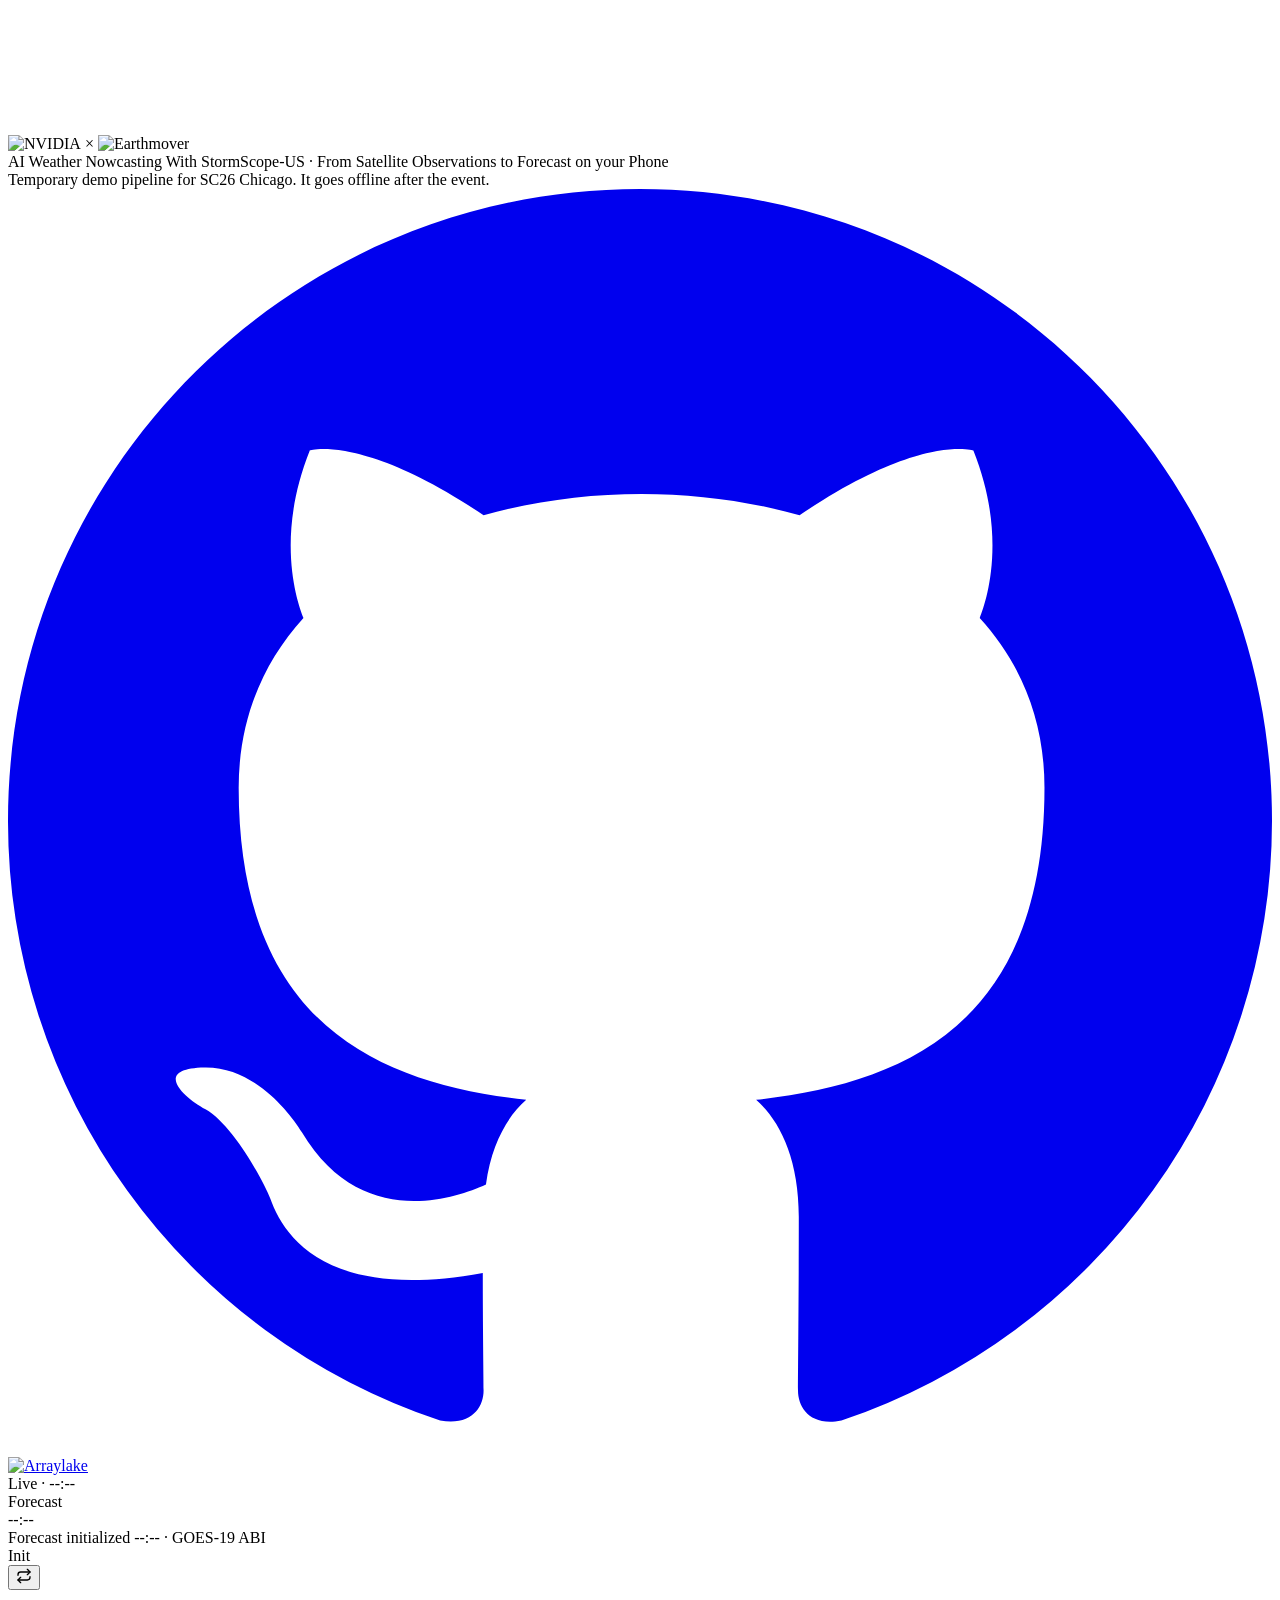
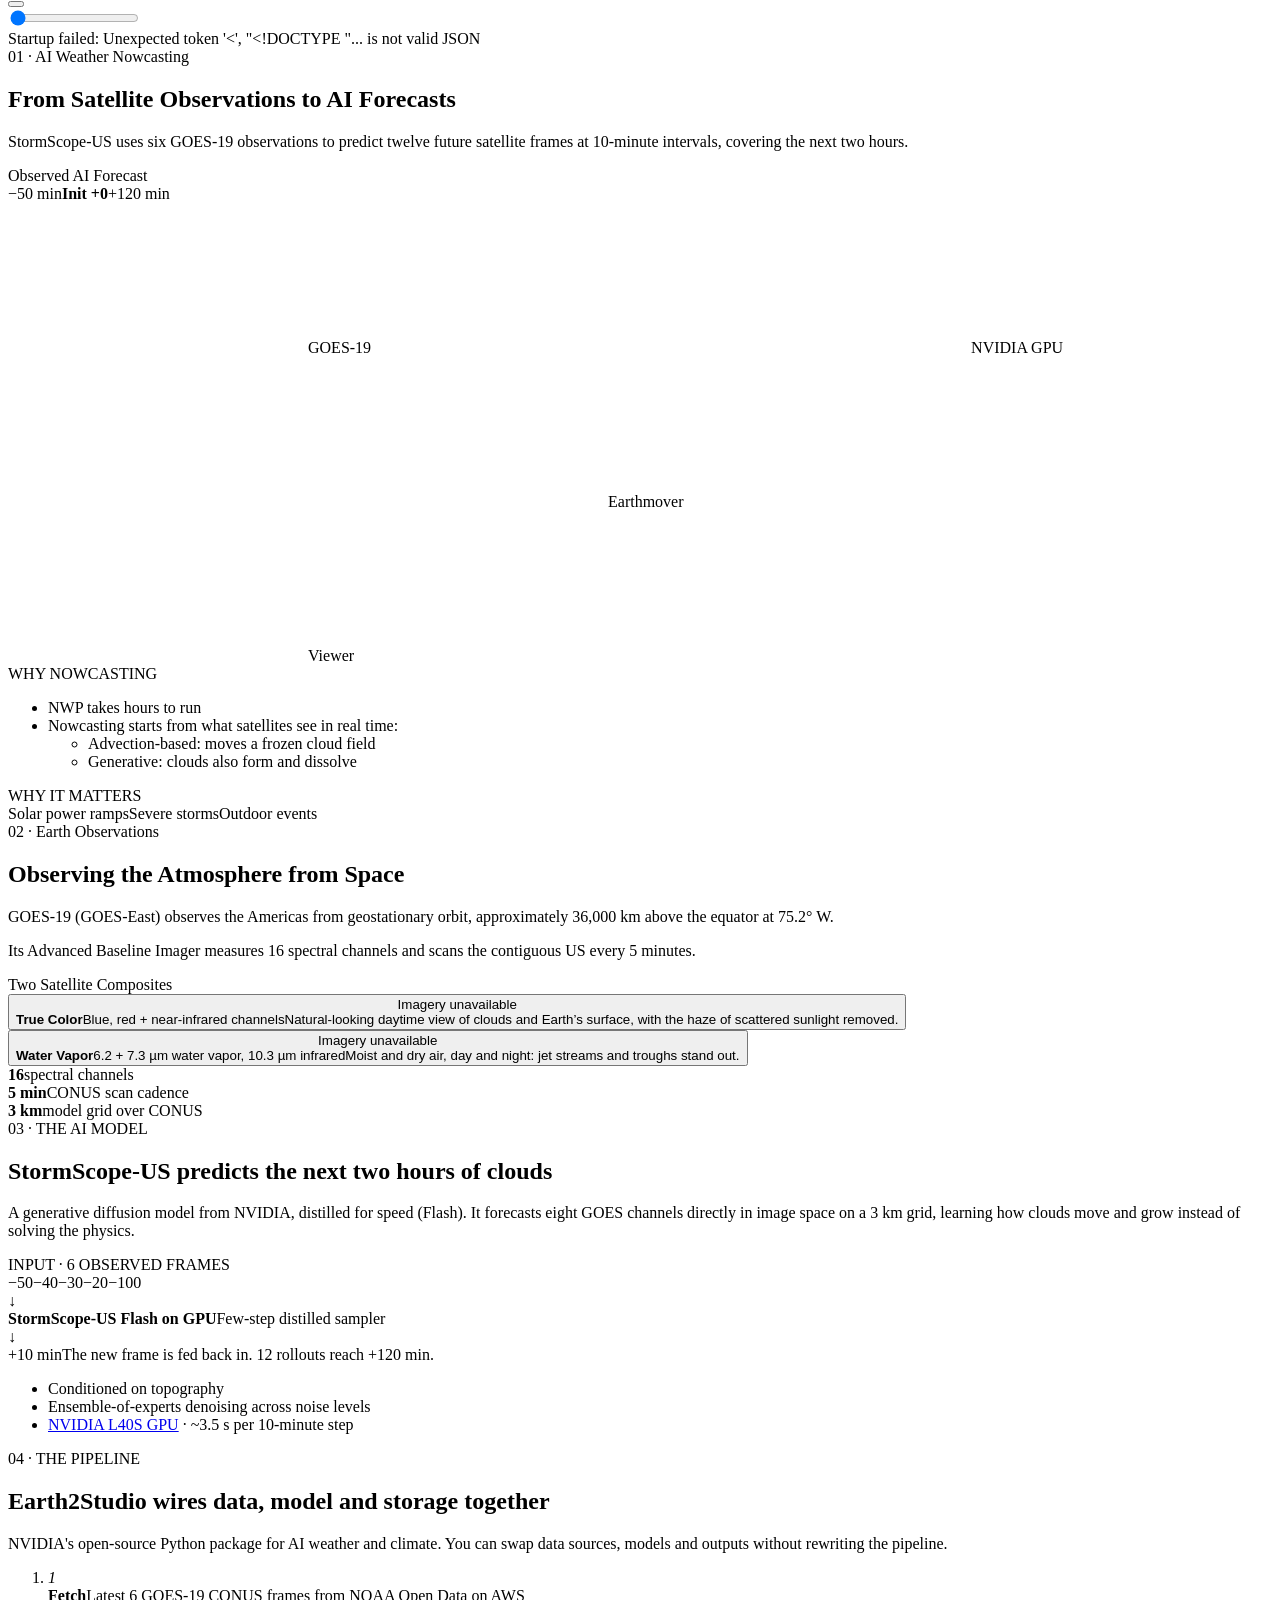
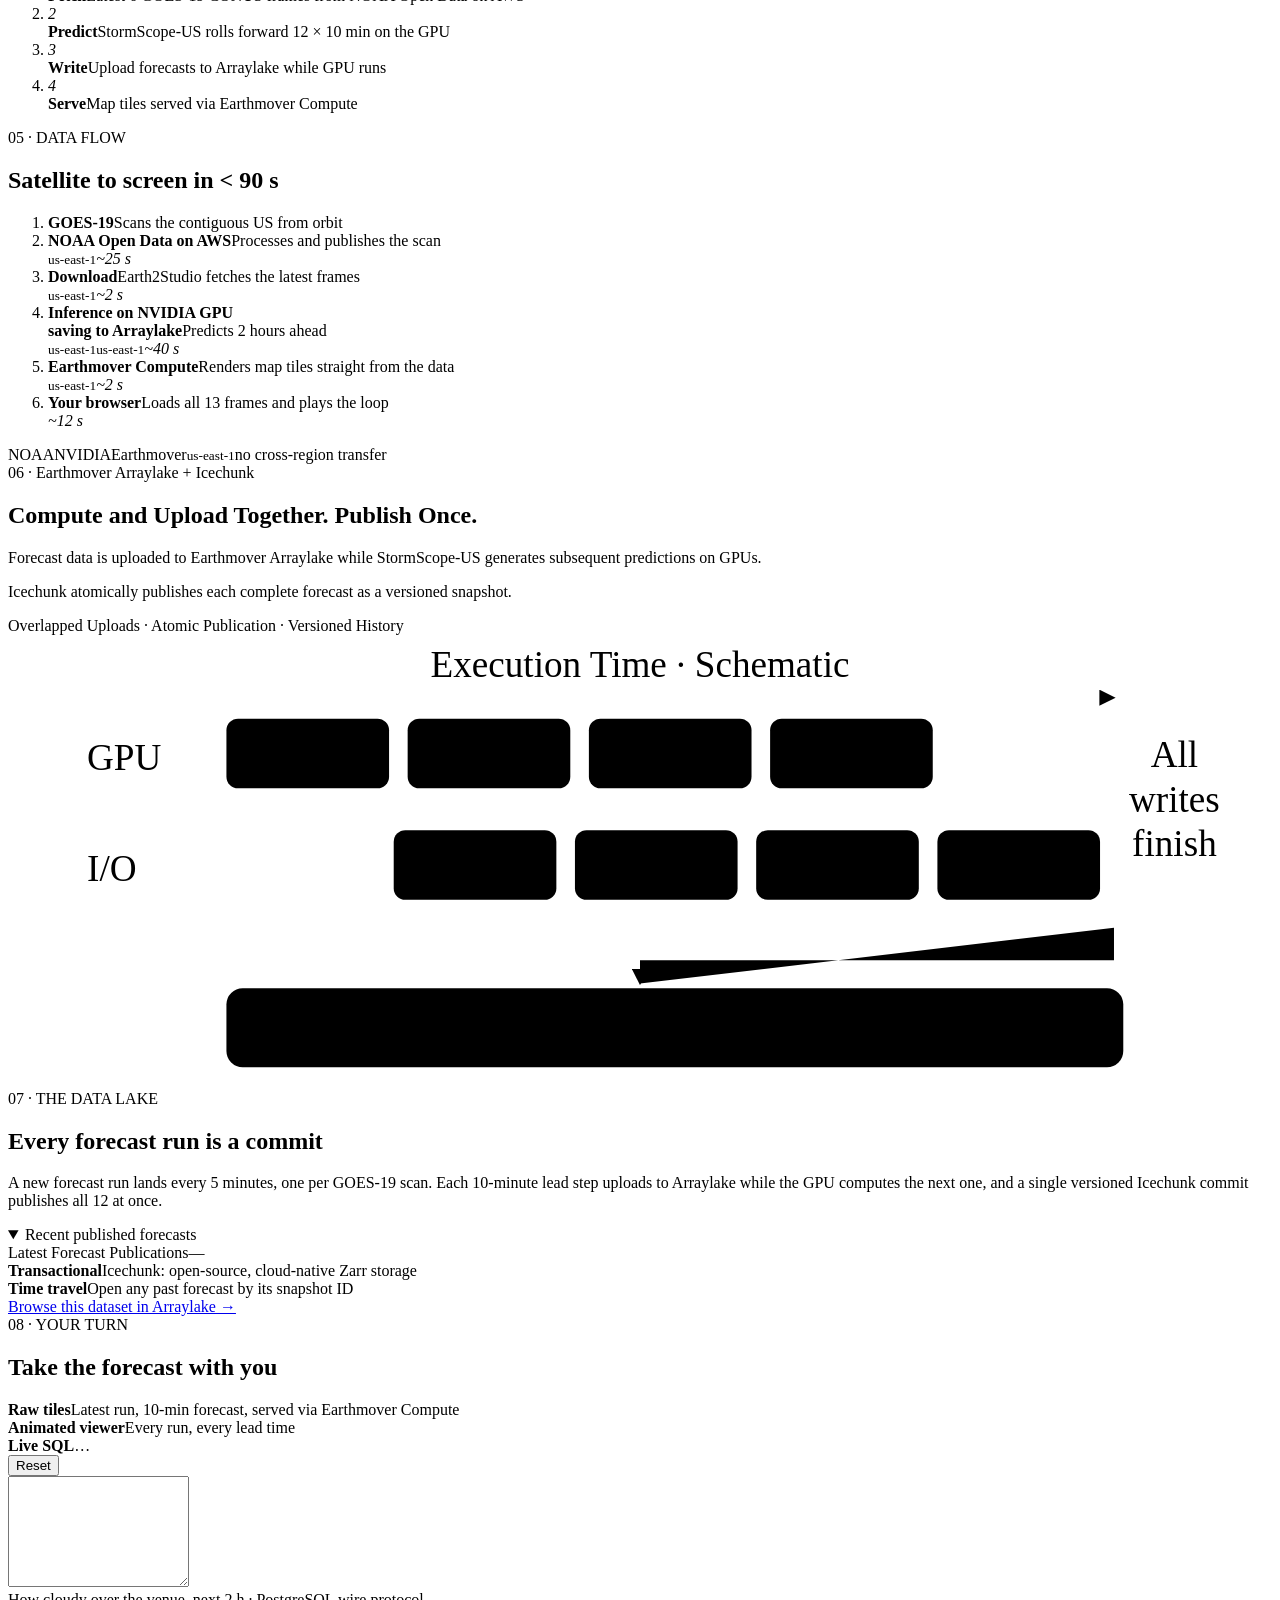
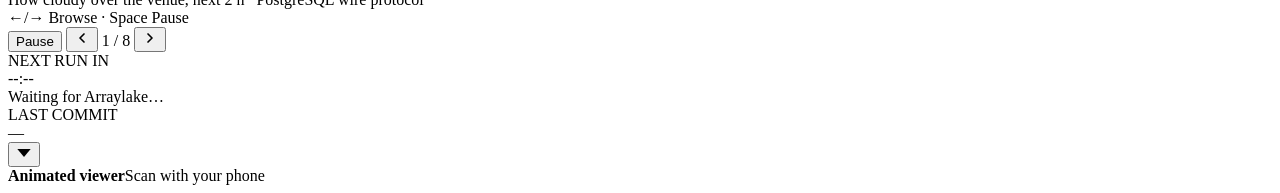
==== presentation/web/index.html @ c6774b21 "GitHub links and README title: repo renamed to earthmover-support/nvidia-earthmover-stormscope-us" ====
<!doctype html>
<html lang="en">
<head>
<meta charset="utf-8">
<meta name="viewport" content="width=device-width, initial-scale=1">
<title>StormScope-US SC26 Chicago dashboard</title>
<link rel="icon" type="image/svg+xml" href="favicon.svg">
<link rel="preload" as="font" type="font/ttf" crossorigin href="fonts/NVIDIASans_Rg.ttf">
<link rel="preload" as="font" type="font/ttf" crossorigin href="fonts/NVIDIASans_Md.ttf">
<link rel="preload" as="font" type="font/ttf" crossorigin href="fonts/NVIDIASans_Bd.ttf">
<link rel="stylesheet" href="/vendor/maplibre/maplibre-gl.css">
<link rel="stylesheet" href="app.css">
<!-- MapLibre 6 ships ES modules only; app.js (also a module, so it runs after this) uses the global. -->
<script type="module">import * as maplibregl from "/vendor/maplibre/maplibre-gl.mjs"; window.maplibregl = maplibregl;</script>
<script src="/vendor/qrcode/qrcode.js"></script>
</head>
<body>
<div class="app">

  <header class="top">
    <div class="logos">
      <img src="img/nvidia.svg" alt="NVIDIA" class="nv-logo">
      <span class="x">×</span>
      <img src="img/earthmover.svg" alt="Earthmover" class="em-logo">
    </div>
    <div class="headline">AI Weather Nowcasting With StormScope-US · From Satellite Observations to Forecast on your Phone
      <div class="demo-note">Temporary demo pipeline for <span id="demoEvent">SC26 Chicago</span>. It goes offline after the event.<a id="blogLink" hidden target="_blank" rel="noopener"> Read the blog post</a></div>
    </div>
    <div class="right">
    <div class="links">
      <a href="https://github.com/earthmover-support/nvidia-earthmover-stormscope-us" title="Code on GitHub" target="_blank" rel="noopener">
        <svg viewBox="0 0 16 16" fill="currentColor" aria-label="GitHub">
          <path d="M8 0c4.42 0 8 3.58 8 8a8.013 8.013 0 0 1-5.45 7.59c-.4.08-.55-.17-.55-.38 0-.27.01-1.13.01-2.2 0-.75-.25-1.23-.54-1.48 1.78-.2 3.65-.88 3.65-3.95 0-.88-.31-1.59-.82-2.15.08-.2.36-1.02-.08-2.12 0 0-.67-.22-2.2.82-.64-.18-1.32-.27-2-.27-.68 0-1.36.09-2 .27-1.53-1.03-2.2-.82-2.2-.82-.44 1.1-.16 1.92-.08 2.12-.51.56-.82 1.28-.82 2.15 0 3.06 1.86 3.75 3.64 3.95-.23.2-.44.55-.51 1.07-.46.21-1.61.55-2.33-.66-.15-.24-.6-.83-1.23-.82-.67.01-.27.38.01.53.34.19.73.9.82 1.13.16.45.68 1.31 2.69.94 0 .67.01 1.3.01 1.49 0 .21-.15.45-.55.38A7.995 7.995 0 0 1 0 8c0-4.42 3.58-8 8-8Z"/></svg>
      </a>
      <a href="https://app.earthmover.io/nvidia/nvidia-earthmover-stormscope-us" title="Dataset on Arraylake" target="_blank" rel="noopener">
        <img src="img/arraylake.svg" alt="Arraylake">
      </a>
    </div>
    <div class="live" id="live"><span class="dot"></span><span id="clock">Live · --:--</span></div>
    </div>
  </header>

  <main class="main">

    <!-- ============ globe ============ -->
    <section class="viz">
      <div id="globe"></div>

      <div class="viz-top">
        <div class="init-block">
          <div class="eyebrow" id="validEyebrow">Forecast</div>
          <div class="init-title" id="validTitle">--:--</div>
          <div class="valid">Forecast initialized <span id="initTitle">--:--</span> · GOES-19 ABI</div>
        </div>
        <div class="seg" id="varToggle" role="group" aria-label="Variable"></div>
      </div>


      <div class="viz-bottom">
        <div class="init-row">
          <span class="eyebrow">Init</span>
          <div class="inits" id="inits"></div>
          <button type="button" class="loop" id="loopLabel" aria-pressed="true" title="Loop / play once">
            <svg width="16" height="16" viewBox="0 0 24 24" fill="none" stroke="currentColor" stroke-width="2" stroke-linecap="round" stroke-linejoin="round" aria-hidden="true">
          <path d="M17 2l4 4-4 4"/>
          <path d="M3 11v-1a4 4 0 0 1 4-4h14"/>
          <path d="M7 22l-4-4 4-4"/>
          <path d="M21 13v1a4 4 0 0 1-4 4H3"/></svg>
            <span></span>
          </button>
          <div class="playback">
            <button type="button" class="play" id="playBtn" aria-label="Pause"></button>
            <div class="seg" id="speedToggle" role="group" aria-label="Playback speed"></div>
          </div>
        </div>
        <div class="scrub">
          <input type="range" id="scrub" min="0" max="12" step="1" value="0" aria-label="Lead time">
          <div class="ticks" id="ticks"></div>
        </div>
      </div>

      
      <div class="notice" id="notice" hidden></div>
    </section>

    <!-- ============ rotating panels ============ -->
    <section class="panels" id="panels">

      <article class="panel nv" data-panel="definition">
        <div class="kicker"><span>01 · AI Weather Nowcasting</span></div>
        <h2>From Satellite Observations to AI Forecasts</h2>
        
        <p>StormScope-US uses six GOES-19 observations to predict twelve future satellite frames at 10-minute intervals, covering the next two hours.</p>
        <div class="observation-timeline" role="img" aria-label="Six recent observations lead to initialization at +0, followed by twelve predicted frames through +120 minutes. The timeline is relative to initialization, not the current clock.">
          <div class="timeline-head"><span> Observed</span><span> AI Forecast</span></div>
          <div class="timeline-track"><div class="observed-track"></div><div class="predicted-track"></div></div>
          <div class="timeline-times"><span>−50 min</span><b>Init +0</b><span>+120 min</span></div>
        </div>
        <div class="architecture-ribbon" role="img" aria-label="GOES-19 observations pass through NVIDIA GPU and Earthmover to the viewer">
          <span><svg class="fa-symbol" aria-hidden="true" focusable="false"><use href="img/fontawesome.svg#satellite"/></svg>GOES-19</span><svg class="fa-symbol" aria-hidden="true" focusable="false"><use href="img/fontawesome.svg#arrow"/></svg><span><svg class="fa-symbol" aria-hidden="true" focusable="false"><use href="img/fontawesome.svg#chip"/></svg>NVIDIA GPU</span><svg class="fa-symbol" aria-hidden="true" focusable="false"><use href="img/fontawesome.svg#arrow"/></svg><span><svg class="fa-symbol" aria-hidden="true" focusable="false"><use href="img/fontawesome.svg#database"/></svg>Earthmover</span><svg class="fa-symbol" aria-hidden="true" focusable="false"><use href="img/fontawesome.svg#arrow"/></svg><span><svg class="fa-symbol" aria-hidden="true" focusable="false"><use href="img/fontawesome.svg#viewer"/></svg>Viewer</span>
        </div>
        <div class="label">WHY NOWCASTING</div>
        <ul class="facts">
          <li>NWP takes hours to run</li>
          <li>Nowcasting starts from what satellites see in real time:
            <ul>
              <li>Advection-based: moves a frozen cloud field</li>
              <li>Generative: clouds also form and dissolve</li>
            </ul>
          </li>
        </ul>
        <div class="label">WHY IT MATTERS</div>
        <div class="chips">
          <span>Solar power ramps</span><span>Severe storms</span><span>Outdoor events</span>
        </div>
      </article>

      <article class="panel nv" data-panel="goes">
        <div class="kicker"><span>02 · Earth Observations</span></div>
        <h2>Observing the Atmosphere from Space</h2>
        <p>GOES-19 (GOES-East) observes the Americas from geostationary orbit, approximately 36,000 km above the equator at 75.2°&nbsp;W.</p>
        <p>Its Advanced Baseline Imager measures 16 spectral channels and scans the contiguous US every 5 minutes.</p>
        <div class="label">Two Satellite Composites</div>
        <div class="two variable-comparison" aria-label="Satellite composite options">
          <button type="button" class="card composite-card" data-var="true_color" aria-pressed="true"><div class="composite-image"><img data-composite="true_color" alt="True Color composite at forecast initialization" hidden><span>Imagery unavailable</span></div><b>True Color</b><span class="variable-definition"><span class="variable-composition">Blue, red + near-infrared channels</span><span class="variable-explanation">Natural-looking daytime view of clouds and Earth’s surface, with the haze of scattered sunlight removed.</span></span></button>
          <button type="button" class="card composite-card" data-var="water_vapor" aria-pressed="false"><div class="composite-image"><img data-composite="water_vapor" alt="Water Vapor composite at forecast initialization" hidden><span>Imagery unavailable</span></div><b>Water Vapor</b><span class="variable-definition"><span class="variable-composition">6.2 + 7.3 µm water vapor, 10.3 µm infrared</span><span class="variable-explanation">Moist and dry air, day and night: jet streams and troughs stand out.</span></span></button>
        </div>
        
        <div class="label" id="compositeCaption" hidden>Observed +0 Frame</div>
        <div class="stats">
          <div><b>16</b><span>spectral channels</span></div>
          <div><b>5 min</b><span>CONUS scan cadence</span></div>
          <div><b>3 km</b><span>model grid over CONUS</span></div>
        </div>
      </article>

      <article class="panel nv" data-panel="nowcasting">
        <div class="kicker">03 · THE AI MODEL</div>
        <h2>StormScope-US predicts the next two hours of clouds</h2>
        <p>A generative diffusion model from NVIDIA, distilled for speed (Flash). It forecasts eight GOES channels directly in image space on a 3&nbsp;km grid, learning how clouds move and grow instead of solving the physics.</p>
        <div class="box flow">
          <div class="label">INPUT · 6 OBSERVED FRAMES</div>
          <div class="frames"><span>−50</span><span>−40</span><span>−30</span><span>−20</span><span>−10</span><span>0</span></div>
          <div class="arrow">↓</div>
          <div class="engine"><b>StormScope-US Flash on GPU</b><span>Few-step distilled sampler</span></div>
          <div class="arrow">↓</div>
          <div class="out"><span class="pill">+10 min</span><span>The new frame is fed back in. 12 rollouts reach +120&nbsp;min.</span></div>
        </div>
        <ul class="facts">
          <li>Conditioned on topography</li>
          <li>Ensemble-of-experts denoising across noise levels</li>
          <li><a href="https://www.nvidia.com/en-us/data-center/l40s/" target="_blank" rel="noopener">NVIDIA L40S GPU</a> · ~<span id="stepSeconds">3.5</span> s per 10-minute step</li>
        </ul>
      </article>

      <article class="panel nv" data-panel="e2s">
        <div class="kicker"><span>04 · THE PIPELINE</span></div>
        <h2>Earth2Studio wires data, model and storage together</h2>
        <p>NVIDIA's open-source Python package for AI weather and climate. You can swap data sources, models and outputs without rewriting the pipeline.</p>
        <ol class="steps">
          <li><i>1</i><div><b>Fetch</b><span>Latest 6 GOES-19 CONUS frames from NOAA Open Data on AWS</span></div></li>
          <li><i>2</i><div><b>Predict</b><span>StormScope-US rolls forward 12 × 10 min on the GPU</span></div></li>
          <li class="split"><i>3</i><div><b>Write</b><span>Upload forecasts to Arraylake while GPU runs</span></div></li>
          <li class="violet"><i>4</i><div><b>Serve</b><span>Map tiles served via Earthmover Compute</span></div></li>
        </ol>
      </article>

      <article class="panel nv" data-panel="dataflow">
        <div class="kicker">05 · DATA FLOW</div>
        <h2>Satellite to screen in &lt;&nbsp;90 s</h2>
        <ol class="hops">
          <li class="noaa"><div><b>GOES-19</b><span>Scans the contiguous US from orbit</span></div></li>
          <li class="noaa"><div><b>NOAA Open Data on AWS</b><span>Processes and publishes the scan</span></div><span class="regions"><small class="region">us-east-1</small></span><em>~25 s</em></li>
          <li><div><b>Download</b><span>Earth2Studio fetches the latest frames</span></div><span class="regions"><small class="region">us-east-1</small></span><em>~2 s</em></li>
          <li class="split"><div><b>Inference on NVIDIA GPU<br>saving to Arraylake</b><span>Predicts 2 hours ahead</span></div><span class="regions"><small class="region">us-east-1</small><small class="region">us-east-1</small></span><em>~40 s</em></li>
          <li class="em"><div><b>Earthmover Compute</b><span>Renders map tiles straight from the data</span></div><span class="regions"><small class="region">us-east-1</small></span><em>~2 s</em></li>
          <li class="em"><div><b>Your browser</b><span>Loads all 13 frames and plays the loop</span></div><em>~12 s</em></li>
        </ol>
        <div class="legend"><span class="noaa">NOAA</span><span class="nv">NVIDIA</span><span class="em">Earthmover</span><span class="region-key"><small class="region">us-east-1</small>no cross-region transfer</span></div>
      </article>

      <article class="panel em" data-panel="arraylake">
        <div class="kicker"><span>06 · Earthmover Arraylake + Icechunk</span></div>
        <h2>Compute and Upload Together. Publish Once.</h2>
        <p>Forecast data is uploaded to Earthmover Arraylake while StormScope-US generates subsequent predictions on GPUs.</p>
        <p>Icechunk atomically publishes each complete forecast as a versioned snapshot.</p>
        <div class="diagram-note">Overlapped Uploads · Atomic Publication · Versioned History</div>
        <svg class="science-diagram" viewBox="0 0 544 194" role="img" aria-labelledby="overlapped-publication-title overlapped-publication-desc">
          <title id="overlapped-publication-title">Overlapped Publication</title><desc id="overlapped-publication-desc">Successive GPU prediction steps overlap delayed uploads. A completion barrier waits for every upload, then one atomic Icechunk commit exposes the complete forecast snapshot to readers. Widths illustrate overlap and are not measured durations.</desc>
          <defs><marker id="overlapped-publication-arrow" viewBox="0 0 10 10" refX="9" refY="5" markerWidth="7" markerHeight="7" orient="auto-start-reverse">
          <path d="M0 0L10 5L0 10z" fill="currentColor"/></marker></defs>
          <text class="diagram-label" x="272" y="18" text-anchor="middle">Execution Time · Schematic</text>
          <path class="diagram-edge " d="M94 27H476" marker-end="url(#overlapped-publication-arrow)"/>
          
          <text class="diagram-strong" x="34" y="58" text-anchor="start">GPU</text>
          
          <text class="diagram-strong" x="34" y="106" text-anchor="start">I/O</text>
          <rect class="diagram-gpu" x="94" y="36" width="70" height="30" rx="5"/>
          <text class="diagram-dark" x="129" y="58" text-anchor="middle">+10</text>
          <rect class="diagram-upload" x="166" y="84" width="70" height="30" rx="5"/>
          <text class="diagram-dark" x="201" y="106" text-anchor="middle">+10</text>
          <rect class="diagram-gpu" x="172" y="36" width="70" height="30" rx="5"/>
          <text class="diagram-dark" x="207" y="58" text-anchor="middle">+20</text>
          <rect class="diagram-upload" x="244" y="84" width="70" height="30" rx="5"/>
          <text class="diagram-dark" x="279" y="106" text-anchor="middle">+20</text>
          <rect class="diagram-gpu" x="250" y="36" width="70" height="30" rx="5"/>
          <text class="diagram-dark" x="285" y="58" text-anchor="middle">…</text>
          <rect class="diagram-upload" x="322" y="84" width="70" height="30" rx="5"/>
          <text class="diagram-dark" x="357" y="106" text-anchor="middle">…</text>
          <rect class="diagram-gpu" x="328" y="36" width="70" height="30" rx="5"/>
          <text class="diagram-dark" x="363" y="58" text-anchor="middle">+120</text>
          <rect class="diagram-upload" x="400" y="84" width="70" height="30" rx="5"/>
          <text class="diagram-dark" x="435" y="106" text-anchor="middle">+120</text>
          <path class="completion-barrier" d="M476 30V126"/>
          <text class="diagram-label" x="502" y="57" text-anchor="middle">All</text>
          <text class="diagram-label" x="502" y="76" text-anchor="middle">writes</text>
          <text class="diagram-label" x="502" y="95" text-anchor="middle">finish</text>
          <path class="diagram-edge " d="M476 126V140H272V150" marker-end="url(#overlapped-publication-arrow)"/>
          <rect class="diagram-publication" x="94" y="152" width="386" height="34" rx="7"/>
          <text class="diagram-strong" x="287" y="175" text-anchor="middle">One Atomic Icechunk Commit</text>
        </svg>
      </article>

      <article class="panel em" data-panel="compute">
        <div class="kicker">07 · THE DATA LAKE</div>
        <h2>Every forecast run is a commit</h2>
        <p>A new forecast run lands every 5 minutes, one per GOES-19 scan. Each 10-minute lead step uploads to Arraylake while the GPU computes the next one, and a single versioned Icechunk commit publishes all 12 at once.</p>
        <details class="history-reveal" open><summary>Recent published forecasts</summary><div class="history-title"><span>Latest Forecast Publications</span><span id="historyFeedState">—</span></div>
        <div class="publication-timeline" id="publicationTimeline" aria-label="Recent forecast snapshots in publication order; spacing does not represent elapsed time"></div>
        <div class="commits" id="commitList"></div>
        </details>
        <div class="two">
          <div class="card"><b>Transactional</b><span>Icechunk: open-source, cloud-native Zarr storage</span></div>
          <div class="card"><b>Time travel</b><span>Open any past forecast by its snapshot ID</span></div>
        </div>
        <a class="al-link" href="https://app.earthmover.io/nvidia/nvidia-earthmover-stormscope-us" target="_blank" rel="noopener"><img src="img/arraylake.svg" alt="">Browse this dataset in Arraylake →</a>
      </article>

      <article class="panel em" data-panel="access">
        <div class="kicker">08 · YOUR TURN</div>
        <h2>Take the forecast with you</h2>
        <div class="two qr">
          <div class="qrcard"><div class="qrbox" id="qrTiles"></div><b>Raw tiles</b><span>Latest run, 10-min forecast, served via Earthmover Compute</span></div>
          <div class="qrcard"><div class="qrbox" id="qrViewer"></div><b>Animated viewer</b><span>Every run, every lead time</span></div>
        </div>
        <div class="sql">
          <div class="sql-head"><b>Live SQL</b><span id="sqlStatus">…</span></div>
          <div class="sql-run">
            <div class="sql-places" id="sqlPlaces"></div>
            <button type="button" id="sqlReset">Reset</button>
          </div>
          <div class="sql-warn" id="sqlWarn" role="alert" hidden></div>
          <textarea id="sqlQuery" spellcheck="false" autocomplete="off" rows="7" aria-label="SQL query" title="⌘/Ctrl + Enter to run · Esc leaves the editor"></textarea>
          <div class="bars" id="sqlBars"></div>
          <div class="sql-foot" id="sqlFoot">How cloudy over the venue, next 2 h · PostgreSQL wire protocol</div>
        </div>
      </article>

      <footer class="panel-foot">
        <nav class="progress" id="progress" aria-label="Story chapters"></nav>
        <div class="foot-row">
          <div class="keys" title="←/→ panels · Space pause panels · P playback · O loop · S speed · T/I layer · 1–9 initialization · C strip">←/→ Browse · Space Pause</div>
          <div class="panel-nav">
            <button type="button" id="panelPause" aria-label="Pause panel rotation" aria-pressed="false">Pause</button>
            <button type="button" id="panelPrev" aria-label="Previous panel"><svg width="16" height="16" viewBox="0 0 24 24" fill="none" stroke="currentColor" stroke-width="2.5" stroke-linecap="round" stroke-linejoin="round" aria-hidden="true">
          <path d="M15 6l-6 6 6 6"/></svg></button>
            <span class="panel-count" id="panelCount">1 / 8</span>
            <button type="button" id="panelNext" aria-label="Next panel"><svg width="16" height="16" viewBox="0 0 24 24" fill="none" stroke="currentColor" stroke-width="2.5" stroke-linecap="round" stroke-linejoin="round" aria-hidden="true">
          <path d="M9 6l6 6-6 6"/></svg></button>
          </div>
        </div>
      </footer>
    </section>
  </main>

  <!-- ============ ingest strip ============ -->
  <footer class="strip">
    <div class="next"><div class="eyebrow" id="countdownLabel">NEXT RUN IN</div><div class="big mono" id="countdown">--:--</div></div>
    <div class="ingest">
      <div class="muted" id="ingestLabel">Waiting for Arraylake…</div>
      <div class="cells" id="cells"></div>
    </div>
    <div class="last"><div class="eyebrow">LAST COMMIT</div><div class="mono lime" id="lastCommit">—</div></div>
    <button type="button" class="strip-toggle" id="stripToggle" aria-expanded="true" title="Collapse / expand (C)">
      <svg width="16" height="16" viewBox="0 0 12 12" fill="currentColor" aria-hidden="true">
          <path d="M1 3h10L6 9z"/></svg>
    </button>
    <div class="corner-qr"><span><b>Animated viewer</b>Scan with your phone</span><div class="qrbox" id="qrViewerCorner"></div></div>
  </footer>
</div>
<script type="module" src="app.js"></script>
</body>
</html>
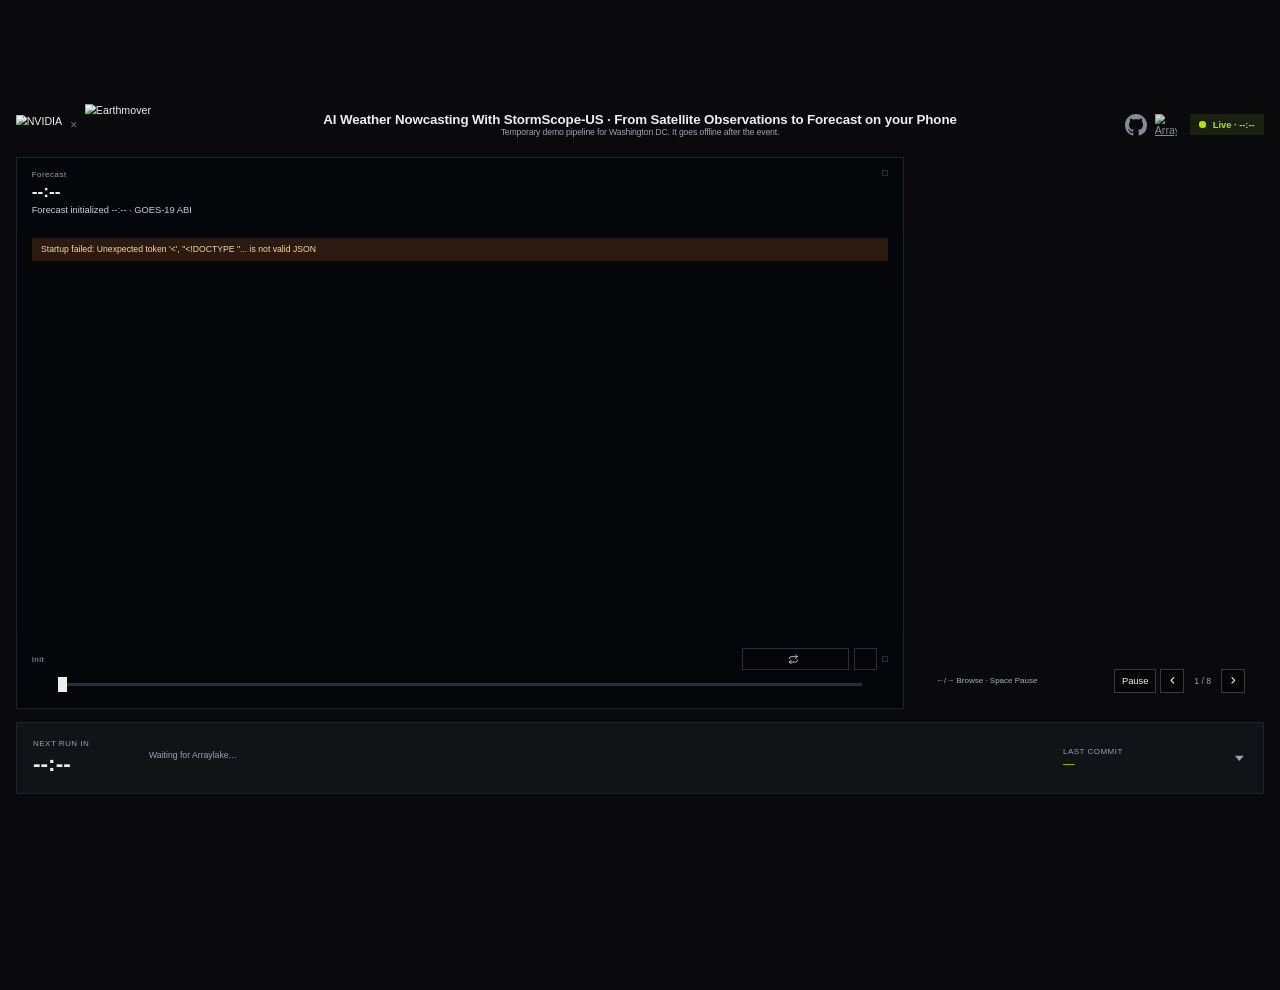
==== commit 5aac9d5b: "presentation: remove the viewer QR code from the bottom strip" ====
--- a/presentation/web/index.html
+++ b/presentation/web/index.html
@@ -24,7 +24,7 @@
       <img src="img/earthmover.svg" alt="Earthmover" class="em-logo">
     </div>
     <div class="headline">AI Weather Nowcasting With StormScope-US · From Satellite Observations to Forecast on your Phone
-      <div class="demo-note">Temporary demo pipeline for <span id="demoEvent">SC26 Chicago</span>. It goes offline after the event.<a id="blogLink" hidden target="_blank" rel="noopener"> Read the blog post</a></div>
+      <div class="demo-note">Temporary demo pipeline for <span id="demoEvent">Washington DC</span>. It goes offline after the event.<a id="blogLink" hidden target="_blank" rel="noopener"> Read the blog post</a></div>
     </div>
     <div class="right">
     <div class="links">
@@ -285,7 +285,6 @@
       <svg width="16" height="16" viewBox="0 0 12 12" fill="currentColor" aria-hidden="true">
           <path d="M1 3h10L6 9z"/></svg>
     </button>
-    <div class="corner-qr"><span><b>Animated viewer</b>Scan with your phone</span><div class="qrbox" id="qrViewerCorner"></div></div>
   </footer>
 </div>
 <script type="module" src="app.js"></script>
--- a/presentation/web/app.css
+++ b/presentation/web/app.css
@@ -0,0 +1,730 @@
+/* NVIDIA Sans, self-hosted so the booth runs without Google Fonts. Static weights only:
+   300/400/500/700 (+ italics); 600 falls through to 700. No NVIDIA Sans Mono exists, so
+   --mono is NVIDIA Sans too; its digits are all the same width, tabular-nums below is belt and braces. */
+@font-face { font-family: "NVIDIA Sans"; font-weight: 300; font-style: normal; font-display: block; src: url("fonts/NVIDIASans_Lt.ttf") format("truetype"); }
+@font-face { font-family: "NVIDIA Sans"; font-weight: 300; font-style: italic; font-display: block; src: url("fonts/NVIDIASans_LtIt.ttf") format("truetype"); }
+@font-face { font-family: "NVIDIA Sans"; font-weight: 400; font-style: normal; font-display: block; src: url("fonts/NVIDIASans_Rg.ttf") format("truetype"); }
+@font-face { font-family: "NVIDIA Sans"; font-weight: 400; font-style: italic; font-display: block; src: url("fonts/NVIDIASans_It.ttf") format("truetype"); }
+@font-face { font-family: "NVIDIA Sans"; font-weight: 500; font-style: normal; font-display: block; src: url("fonts/NVIDIASans_Md.ttf") format("truetype"); }
+@font-face { font-family: "NVIDIA Sans"; font-weight: 500; font-style: italic; font-display: block; src: url("fonts/NVIDIASans_MdIt.ttf") format("truetype"); }
+@font-face { font-family: "NVIDIA Sans"; font-weight: 600 700; font-style: normal; font-display: block; src: url("fonts/NVIDIASans_Bd.ttf") format("truetype"); }
+@font-face { font-family: "NVIDIA Sans"; font-weight: 600 700; font-style: italic; font-display: block; src: url("fonts/NVIDIASans_BdIt.ttf") format("truetype"); }
+
+:root {
+  --noaa-blue: #0085CA; /* NOAA logo blue */
+  --ground: #0A0A0C;
+  --viz: #05070A;
+  --line: #1E232B;
+  --text: #EDEDED;
+  --muted: #9BA3AE;
+  --faint: #3A3F47;
+  --lime: #B7E400;
+  --lime-ink: #141A00;
+  --nv-bg: #000000;
+  --nv-green: #76B900;
+  --nv-card: #111111;
+  --em-bg: #201F2C;
+  --em-card: #2A2939;
+  --em-purple: #6D0EDB;
+  --em-lav: #C396F9;
+  --em-text: #D9D6E8;
+  --sans: "NVIDIA Sans", Arial, system-ui, -apple-system, "Segoe UI", sans-serif;
+  --mono: "NVIDIA Sans", Arial, system-ui, -apple-system, "Segoe UI", sans-serif;
+}
+
+* { box-sizing: border-box; }
+html, body { height: 100%; margin: 0; }
+body { background: var(--ground); color: var(--text); font-family: var(--sans); overflow: hidden; }
+.mono { font-family: var(--mono); }
+.mono, .eyebrow, .valid, .ticks div, .cells div, .inits button, .commit .id, #clock { font-variant-numeric: tabular-nums; }
+/* pressed state in Medium, not Bold: content-sized buttons must not change width */
+.seg button[aria-pressed="true"], .inits button[aria-pressed="true"] { font-weight: 500; }
+.muted { color: var(--muted); }
+.lime { color: var(--lime); }
+.eyebrow { font-family: var(--mono); font-size: 12px; letter-spacing: .06em; color: var(--muted); }
+
+.app {
+  height: 100vh;
+  padding: 24px;
+  display: grid;
+  grid-template-rows: 56px minmax(0, 1fr) 108px;
+  gap: 20px;
+}
+/* smaller than the booth TV (a laptop opening the hosted page): the 1920 x 1080 layout,
+   zoomed down to fit; app.js sets --fit */
+.app.fit { width: 1920px; height: 1080px; zoom: var(--fit); margin: 0 auto; }
+
+/* ---------------- header ---------------- */
+/* equal side columns keep the headline on the page's center line */
+.top { display: grid; grid-template-columns: 1fr minmax(0, auto) 1fr; align-items: center; gap: 20px; min-width: 0; }
+.right { display: flex; align-items: center; justify-content: flex-end; gap: 20px; }
+.logos { display: flex; align-items: center; gap: 12px; flex-shrink: 0; }
+.logos img { width: auto; display: block; }
+.logos .nv-logo { height: 30px; }
+.logos .em-logo { height: 42px; transform: translateY(-24.6%); } /* earthmover "a" = NVIDIA "A" height (1.398 x NVIDIA logo height); shift up onto NVIDIA's baseline */
+.x { color: #6B7280; font-size: 18px; }
+.headline { min-width: 0; font-size: 20px; font-weight: 600; letter-spacing: -.01em; text-align: center; white-space: nowrap; overflow: hidden; text-overflow: ellipsis; }
+.demo-note { font: 400 13px var(--mono); color: var(--muted); overflow: hidden; text-overflow: ellipsis; }
+.demo-note a { color: var(--lime); }
+.links { display: flex; align-items: center; gap: 12px; flex-shrink: 0; }
+.links a { display: block; width: 33px; height: 33px; color: var(--muted); opacity: .85; }
+.links a:hover { color: var(--lime); opacity: 1; }
+.links svg, .links img { width: 100%; height: 100%; display: block; }
+.live { display: flex; align-items: center; gap: 10px; padding: 8px 14px; border-radius: 0; background: #1B1F10; color: var(--lime); font: 600 14px var(--mono); flex-shrink: 0; }
+.live .dot { width: 10px; height: 10px; border-radius: 50%; background: var(--lime); animation: pulse 2s ease-in-out infinite; }
+.live.stale { background: #2A1A10; color: #FFB86B; }
+.live.stale .dot { background: #FFB86B; animation: none; }
+@keyframes pulse { 50% { opacity: .35; } }
+
+/* ---------------- main ---------------- */
+.main { display: grid; grid-template-columns: minmax(0, 1fr) 520px; gap: 20px; min-height: 0; }
+
+.viz { position: relative; background: var(--viz); border: 1px solid var(--line); border-radius: 0; overflow: hidden; min-height: 0; }
+#globe { position: absolute; inset: 0; background: #05070A; }
+.maplibregl-ctrl, .maplibregl-ctrl-attrib, .maplibregl-ctrl button { border-radius: 0 !important; }
+.maplibregl-ctrl-bottom-right { bottom: 150px; } /* above the init / slider / tick rows */
+/* attribution: no white box, just the text over the globe */
+.maplibregl-ctrl-attrib, .maplibregl-ctrl-attrib.maplibregl-compact, .maplibregl-ctrl-attrib.maplibregl-compact-show { background: transparent !important; color: var(--muted); font-size: 11px; }
+.maplibregl-ctrl-attrib a { color: var(--muted); }
+.maplibregl-ctrl-attrib-button { background-color: transparent !important; filter: invert(1) opacity(.6); }
+.maplibregl-ctrl-attrib-button:focus, .maplibregl-ctrl-attrib-button:focus-visible { outline: none; box-shadow: none; }
+.station { display: flex; align-items: center; gap: 12px; pointer-events: none; }
+.station i { box-sizing: border-box; width: 22px; height: 22px; border-radius: 50%; border: 3px solid var(--lime); box-shadow: 0 0 0 1.5px #000, inset 0 0 0 1.5px #000; }
+.station span { padding: 5px 8px; border-radius: 0; background: rgba(10, 10, 12, .8); color: var(--text); font: 600 15px/1.25 var(--sans); white-space: pre; }
+
+.viz-top, .viz-bottom { position: absolute; left: 0; right: 0; z-index: 2; padding: 18px 22px; }
+.viz-top { top: 0; display: flex; justify-content: space-between; align-items: flex-start; background: rgba(5, 7, 10, .72); }
+.viz-bottom { bottom: 0; display: flex; flex-direction: column; gap: 10px; background: rgba(5, 7, 10, .94); }
+.init-block { display: flex; flex-direction: column; gap: 4px; }
+.init-title { font-size: 26px; font-weight: 600; }
+.valid { font: 14px var(--mono); color: #C9CFD6; }
+
+.seg { display: flex; gap: 2px; padding: 3px; border: 1px solid #2A2F37; border-radius: 0; }
+.seg button { height: 26px; padding: 0 12px; border: 0; border-radius: 0; background: transparent; color: var(--muted); font: 14px var(--mono); cursor: pointer; }
+.seg button[aria-pressed="true"] { background: var(--text); color: var(--ground); }
+.seg button:disabled { color: #4B5260; cursor: not-allowed; }
+
+.init-row { display: flex; align-items: center; gap: 8px; }
+.inits { display: flex; gap: 8px; }
+.inits button { height: 34px; padding: 0 10px; white-space: nowrap; border-radius: 0; font: 13px var(--mono); cursor: pointer; background: transparent; color: #C9CFD6; border: 1px solid #2A2F37; }
+.inits button[aria-pressed="true"] { background: var(--text); color: var(--ground); border-color: var(--text); }
+.playback { display: flex; align-items: center; gap: 8px; flex-shrink: 0; }
+.play { width: 34px; height: 34px; display: flex; align-items: center; justify-content: center; padding: 0; border-radius: 0; border: 1px solid #2A2F37; background: transparent; color: var(--text); cursor: pointer; }
+.play[aria-pressed="true"] { background: var(--lime); border-color: var(--lime); color: var(--lime-ink); }
+.loop { margin-left: auto; height: 34px; width: 160px; justify-content: center; padding: 0 10px; white-space: nowrap; display: flex; align-items: center; gap: 8px; font: 13px var(--mono); color: #C9CFD6; background: transparent; border: 1px solid #2A2F37; cursor: pointer; }
+.loop[aria-pressed="false"] { color: var(--muted); border: 1px dashed #4B5260; }
+.loop[aria-pressed="false"] svg { opacity: .6; }
+.play[aria-pressed="true"] { animation: pulse 2s ease-in-out infinite; }
+
+.scrub { display: flex; flex-direction: column; gap: 6px; }
+/* inset so the 14px thumb centres over its tick: half a tick minus half the thumb (ticks: --leads boxes, 6px gaps) */
+.scrub input[type=range] { width: auto; margin: 0 calc((100% - (var(--leads, 13) - 1) * 6px) / var(--leads, 13) / 2 - 7px); height: 22px; -webkit-appearance: none; appearance: none; background: transparent; cursor: pointer; }
+.scrub input[type=range]::-webkit-slider-runnable-track { height: 4px; background: #2A2F37; }
+.scrub input[type=range]::-moz-range-track { height: 4px; background: #2A2F37; }
+.scrub input[type=range]::-webkit-slider-thumb { -webkit-appearance: none; width: 14px; height: 22px; margin-top: -9px; background: var(--text); border: 0; }
+.scrub input[type=range]::-moz-range-thumb { width: 14px; height: 22px; background: var(--text); border: 0; border-radius: 0; }
+.ticks { display: flex; gap: 6px; }
+.ticks div { flex: 1 1 0; height: 28px; cursor: pointer; display: flex; align-items: center; justify-content: center; border-radius: 0; font: 13px var(--mono); color: var(--muted); border: 1px solid #23272E; }
+/* all ticks equal so the slider thumb above lines up with them */
+.ticks div.now { background: var(--text); color: var(--ground); border-color: var(--text); font-weight: 600; }
+
+.notice { position: absolute; z-index: 3; top: 120px; left: 22px; right: 22px; padding: 10px 14px; border-radius: 0; background: #2A1A10; color: #FFD2A6; font: 13px var(--mono); }
+
+/* ---------------- panels ---------------- */
+.panels { position: relative; border-radius: 0; overflow: hidden; min-height: 0; }
+.panel {
+  position: absolute; inset: 0;
+  padding: 28px 28px 96px;
+  display: flex; flex-direction: column; gap: 12px;
+  opacity: 0; transition: opacity .6s ease; pointer-events: none;
+  overflow: hidden;
+}
+.panel.active { opacity: 1; pointer-events: auto; }
+.panel h2 { margin: 0; font-size: 30px; line-height: 1.1; font-weight: 600; letter-spacing: -.02em; }
+.panel p { margin: 0; font-size: 16px; line-height: 1.45; }
+.panel p.small { font-size: 16px; }
+.kicker { font: 14px var(--mono); letter-spacing: .08em; }
+.label { font: 13px var(--mono); color: #9A9A9A; }
+
+.panel.nv { background: var(--nv-bg); border: 1px solid #1F1F1F; }
+.panel.nv .kicker { color: var(--nv-green); }
+.panel.nv h2 { color: #fff; }
+.panel.nv p { color: #CFCFCF; }
+.panel.nv p.muted { color: #9A9A9A; }
+
+.panel.em { background: var(--em-bg); }
+.panel.em .kicker { color: var(--em-lav); }
+.panel.em h2 { color: #F5F5F5; }
+.panel.em p { color: var(--em-text); }
+
+.box { display: flex; flex-direction: column; gap: 8px; padding: 12px 14px; background: var(--nv-card); border-radius: 0; }
+.range { display: flex; gap: 4px; height: 56px; }
+.range .r { border-radius: 0; display: flex; flex-direction: column; justify-content: center; padding: 0 12px; }
+.range .r b { font-size: 15px; } .range .r span { font-size: 12px; }
+.range .now { flex: 2; background: var(--nv-green); color: #000; }
+.range .mid { flex: 3; background: #1E1E1E; color: #CFCFCF; }
+.range .far { flex: 2; background: #161616; color: #9A9A9A; }
+.chips { display: flex; flex-wrap: wrap; gap: 8px; }
+.chips span { padding: 8px 12px; border-radius: 0; background: #161616; font-size: 15px; color: #E0E0E0; }
+
+.stats { display: grid; grid-template-columns: repeat(2, minmax(0, 1fr)); gap: 12px; }
+.stats div { padding: 10px 14px; background: var(--nv-card); border-radius: 0; display: flex; flex-direction: column; gap: 4px; }
+.stats b { font-size: 26px; font-weight: 600; color: var(--nv-green); }
+.stats span { font-size: 15px; color: #CFCFCF; }
+
+.two { display: grid; grid-template-columns: repeat(2, minmax(0, 1fr)); gap: 12px; }
+.three { display: grid; grid-template-columns: repeat(3, minmax(0, 1fr)); gap: 12px; }
+.card { padding: 10px 12px; border-radius: 0; display: flex; flex-direction: column; gap: 4px; }
+.card span { font-size: 13px; line-height: 1.35; }
+.nv .card { border: 1px solid #333; } .nv .card.on { border-color: var(--nv-green); }
+.nv .card b { font-size: 16px; color: #fff; } .nv .card span { color: #BDBDBD; }
+.em .card { background: var(--em-card); } .em .card b { font-size: 16px; color: #F5F5F5; } .em .card span { color: #C9C6DA; }
+
+.flow .frames { display: flex; gap: 6px; }
+.flow .frames span { flex: 1; height: 36px; border-radius: 0; background: #1E1E1E; border: 1px solid #333; display: flex; align-items: center; justify-content: center; font: 12px var(--mono); color: #BDBDBD; }
+.flow .out-frames span { height: 30px; font-size: 11px; }
+.flow .arrow { text-align: center; color: var(--nv-green); font-size: 20px; line-height: 1; }
+.flow .engine { padding: 10px 14px; border-radius: 0; background: var(--nv-green); color: #000; display: flex; justify-content: space-between; align-items: center; gap: 8px; }
+.flow .engine b, .flow .engine span { white-space: nowrap; }
+.flow .engine b { font-size: 16px; } .flow .engine span { font: 13px var(--mono); }
+.flow .out { display: flex; gap: 10px; align-items: center; font-size: 15px; color: #CFCFCF; }
+.flow .pill { padding: 10px 14px; border: 2px solid var(--nv-green); border-radius: 0; color: var(--nv-green); font: 600 14px var(--mono); flex-shrink: 0; }
+.facts { margin: 0; padding-left: 18px; display: flex; flex-direction: column; gap: 6px; color: #CFCFCF; font-size: 16px; }
+.facts a { color: inherit; text-decoration: underline; text-decoration-color: var(--lime); text-underline-offset: 3px; }
+
+.steps { list-style: none; margin: 0; padding: 0; display: flex; flex-direction: column; gap: 6px; }
+.steps li { display: flex; gap: 14px; align-items: center; padding: 8px 12px; background: var(--nv-card); border-radius: 0; }
+.steps i { font: normal 600 13px var(--mono); width: 28px; height: 28px; border-radius: 0; border: 2px solid var(--nv-green); color: var(--nv-green); display: flex; align-items: center; justify-content: center; flex-shrink: 0; }
+.steps li.violet i { border-color: var(--em-lav); color: var(--em-lav); }
+/* NVIDIA writes into Arraylake: ring and number half green, half violet */
+.steps li.split i { position: relative; border-color: transparent; color: transparent; background: linear-gradient(90deg, var(--nv-green) 50%, var(--em-lav) 50%); -webkit-background-clip: text; background-clip: text; }
+.steps li.split i::before { content: ""; position: absolute; inset: -2px; padding: 2px; border-radius: 0; background: linear-gradient(90deg, var(--nv-green) 50%, var(--em-lav) 50%); -webkit-mask: linear-gradient(#000 0 0) content-box, linear-gradient(#000 0 0); -webkit-mask-composite: xor; mask-composite: exclude; }
+.steps b { display: block; font-size: 15px; color: #fff; } .steps span { font-size: 13px; color: #BDBDBD; }
+
+/* data flow: left bar color = who runs that hop */
+.hops { list-style: none; margin: 0; padding: 0; display: flex; flex-direction: column; gap: 6px; }
+.hops li { display: flex; align-items: center; gap: 12px; padding: 10px 14px; background: var(--nv-card); border-left: 4px solid var(--nv-green); border-radius: 0; position: relative; }
+.hops li.noaa { border-left-color: var(--noaa-blue); }
+/* licence wait: dashed and dimmed, not part of the architecture */
+.hops li.wait { background: transparent; border: 1px dashed #555; border-left: 4px dashed #8A8F98; }
+.hops li.em { background: var(--em-card); border-left-color: var(--em-lav); }
+/* GPU writes into Arraylake: bar half green, half violet */
+.hops li.split { border-left-color: transparent; background: linear-gradient(var(--nv-green) 50%, var(--em-lav) 50%) 0 0 / 4px 100% no-repeat border-box, var(--nv-card); }
+.hops div { flex: 1; min-width: 0; }
+.hops b { display: block; font-size: 16px; color: #fff; } .hops span { font-size: 14px; color: #BDBDBD; }
+.hops em { font: normal 600 15px var(--mono); color: var(--nv-green); white-space: nowrap; }
+.hops li.noaa em { color: #CFCFCF; } .hops li.em em { color: var(--em-lav); }
+.hops li.wait b, .hops li.wait span, .hops li.wait em { color: #8A8F98; }
+.legend { display: flex; flex-wrap: nowrap; white-space: nowrap; gap: 16px; font: 12px var(--mono); color: #9A9A9A; }
+/* colocation: every hop marked us-east-1 runs in the same AWS region */
+/* badge column sits 1cm left of the timing column; one badge per title line */
+.hops .regions { align-self: flex-start; display: flex; flex-direction: column; gap: 2px; margin: 1px calc(1cm - 12px) 0 0; }
+.hops em { min-width: 5ch; text-align: right; }
+.hops b { line-height: 19px; }
+.hops div span { white-space: nowrap; }
+.hops small.region, .legend small.region { display: inline-block; padding: 0 6px; line-height: 15px; border: 1px solid #FF9900; color: #FF9900; font: 600 11px var(--mono); letter-spacing: .02em; vertical-align: 2px; white-space: nowrap; }
+.legend .region-key { margin-left: auto; } .legend .region-key small.region { margin: 0 6px 0 0; vertical-align: 0; }
+.legend .region-key::before { content: none; }
+.legend span::before { content: ""; display: inline-block; width: 10px; height: 10px; margin-right: 6px; border-radius: 0; vertical-align: -1px; }
+.legend .noaa::before { background: var(--noaa-blue); } .legend .nv::before { background: var(--nv-green); } .legend .em::before { background: var(--em-lav); }
+
+.commits { display: flex; flex-direction: column; gap: 8px; }
+.commit { display: flex; align-items: center; gap: 12px; padding: 8px 14px; border-radius: 0; background: #27263A; }
+.commit.fresh { background: #2E2C40; outline: 1px solid var(--em-lav); }
+.commit .id { font: 13px var(--mono); color: var(--em-lav); width: 92px; flex-shrink: 0; }
+.commit .msg { flex: 1; min-width: 0; font: 14px var(--mono); color: #F5F5F5; white-space: nowrap; overflow: hidden; text-overflow: ellipsis; }
+.commit .ago { font-size: 13px; color: #A9A6BD; flex-shrink: 0; }
+.callout { margin-top: auto; padding: 14px 18px; border-radius: 0; background: var(--em-purple); color: #fff; font-size: 16px; font-weight: 500; }
+
+.qr .qrcard { text-align: center; padding: 12px; background: #F5F5F5; border-radius: 0; display: flex; flex-direction: column; gap: 6px; color: var(--em-bg); }
+.qrbox { position: relative; width: 168px; align-self: center; aspect-ratio: 1 / 1; display: flex; align-items: center; justify-content: center; font: 12px var(--mono); color: #4E4E4E; }
+.qrbox svg { width: 100%; height: 100%; display: block; }
+.qrbox img { position: absolute; top: 50%; left: 50%; height: 22%; transform: translate(-50%, -50%); padding: 3px 5px; background: #fff; }
+.qrcard b { font-size: 15px; } .qrcard span { font-size: 12px; line-height: 1.35; color: #4E4E4E; }
+
+.sql { display: flex; flex-direction: column; gap: 8px; padding: 12px 14px; background: #15141E; border-radius: 0; }
+.sql-head { display: flex; justify-content: space-between; align-items: baseline; gap: 8px; }
+.sql-head b { font-size: 15px; color: #F5F5F5; white-space: nowrap; }
+.sql-head span { font: 12px var(--mono); color: var(--lime); text-align: right; }
+.sql-head span.err { color: #FFB86B; }
+.sql textarea { margin: 0; padding: 8px 10px; resize: none; min-height: 11.5em; font: 12.5px/1.5 var(--mono); color: #E2DFF0; background: #0E0D16; border: 1px solid #2E2C40; border-radius: 0; outline: none; }
+.sql textarea:focus { border-color: var(--em-lav); }
+.sql-places { display: flex; flex-wrap: wrap; gap: 6px; }
+.sql-places button, .sql-run button { font: 500 12px var(--mono); padding: 4px 10px; border-radius: 0; border: 1px solid #3A3852; background: transparent; color: #E2DFF0; cursor: pointer; }
+.sql-places button.on { background: var(--em-lav); border-color: var(--em-lav); color: #15141E; }
+.sql-places button:disabled { opacity: .5; cursor: progress; }
+.sql-run { display: flex; align-items: flex-start; gap: 6px; }
+.sql-run .sql-places { flex: 1; }
+.sql.running .bars { opacity: .35; }
+.bars { display: flex; align-items: flex-end; gap: 4px; height: 56px; }
+.bars div { flex: 1; min-height: 3px; border-radius: 0; background: var(--em-lav); position: relative; }
+.bars div.empty { background: #2E2C40; height: 100%; border-radius: 0; }
+.sql-foot { font-size: 13px; color: #A9A6BD; }
+
+.panel-foot { position: absolute; left: 28px; right: 28px; bottom: 24px; z-index: 2; display: flex; flex-direction: column; gap: 8px; pointer-events: none; }
+.progress { display: flex; gap: 8px; }
+.progress span { height: 4px; flex: 1; border-radius: 0; background: #2A2A2A; overflow: hidden; }
+.progress span.on { background: #3A3A3A; }
+.progress span.on i { display: block; height: 100%; width: 0; background: var(--nv-green); }
+.panels.em-theme .progress span { background: #4A4760; }
+.panels.em-theme .progress span.on i { background: var(--em-lav); }
+.foot-row { display: flex; align-items: center; justify-content: space-between; gap: 12px; }
+.keys { font: 11px var(--mono); color: #6B7280; white-space: nowrap; overflow: hidden; text-overflow: ellipsis; }
+/* prev / next buttons, lower right of the panel column */
+.panel-nav { display: flex; align-items: center; gap: 6px; pointer-events: auto; }
+.panel-nav button { width: 36px; height: 36px; display: flex; align-items: center; justify-content: center; padding: 0; border: 1px solid #3A3A3A; background: rgba(0, 0, 0, .4); color: var(--text); cursor: pointer; }
+.panel-nav button:hover { border-color: var(--nv-green); color: var(--nv-green); }
+.panels.em-theme .panel-nav button:hover { border-color: var(--em-lav); color: var(--em-lav); }
+.panel-count { min-width: 44px; text-align: center; font-size: 13px; color: var(--muted); font-variant-numeric: tabular-nums; }
+
+/* ---------------- strip ---------------- */
+.strip { position: relative; display: flex; align-items: center; gap: 24px; padding: 0 24px; background: #111317; border: 1px solid var(--line); border-radius: 0; }
+/* triangle at the strip's right end: points down to collapse, up to expand */
+.strip-toggle { flex-shrink: 0; margin-left: auto; width: 22px; height: 22px; display: flex; align-items: center; justify-content: center; padding: 0; border: 0; background: transparent; color: var(--muted); cursor: pointer; }
+.strip-toggle:hover { color: var(--text); }
+.strip-toggle svg { transition: transform .2s; }
+/* collapsed: a thin bar with the countdown only; the globe and panels take the room */
+.app.strip-collapsed { grid-template-rows: 56px minmax(0, 1fr) 44px; }
+.app.strip-collapsed .strip-toggle svg { transform: rotate(180deg); }
+.app.strip-collapsed .strip .ingest, .app.strip-collapsed .strip .last { display: none; }
+.app.strip-collapsed .strip .next { width: auto; flex-direction: row; align-items: baseline; gap: 12px; }
+.app.strip-collapsed .strip .big { font-size: 18px; }
+.strip .next { width: 150px; display: flex; flex-direction: column; gap: 2px; }
+.strip .big { font-size: 34px; font-weight: 600; }
+.strip .ingest { flex: 1; min-width: 0; display: flex; flex-direction: column; gap: 8px; font-size: 13px; }
+.strip .last { width: 230px; display: flex; flex-direction: column; gap: 2px; }
+.strip .last .mono { font-size: 17px; }
+.cells { display: flex; gap: 6px; }
+/* flex-grow is each phase's estimated seconds (set in app.js); a basis of 0 keeps widths proportional */
+.cells div { position: relative; overflow: hidden; flex: 1 1 0; min-width: 0; height: 30px; display: flex; align-items: center; justify-content: center; border-radius: 0; font: 12px var(--mono); background: #1A1D23; color: #6B7280; white-space: nowrap; }
+.cells div i { position: absolute; inset: 0 auto 0 0; width: 0; background: rgba(183, 228, 0, .28); transition: width 1s linear; }
+.cells div span { position: relative; }
+.cells div.past { box-shadow: inset 0 0 0 1px var(--lime); color: var(--lime); }
+.cells div.active { box-shadow: inset 0 0 0 1px var(--lime); color: #E6EAF0; }
+.cells div.download-phase { flex-basis: auto; padding: 0 12px; }
+.cells div.commit-phase { flex: 0 0 auto; padding: 0 6px; }
+.cells div.commit-phase.active { animation: hold 1.4s ease-in-out infinite; }
+@keyframes hold { 50% { box-shadow: inset 0 0 0 1px var(--lime), 0 0 10px rgba(183, 228, 0, .6); } }
+.cells div.done { background: var(--lime); color: var(--lime-ink); font-weight: 600; }
+.cells div.done i { width: 0; transition: none; }
+.cells div.flash { animation: flash 1.2s ease-out; }
+@keyframes flash { 0% { box-shadow: 0 0 0 0 rgba(183, 228, 0, .9); } 100% { box-shadow: 0 0 0 14px rgba(183, 228, 0, 0); } }
+
+/* Exhibition narrative: readable copy, connected diagrams, and explicit live-data provenance. */
+.main { grid-template-columns: minmax(0, 1fr) 520px; }
+.panel { gap: 14px; }
+.panel h2 { font-size: 30px; line-height: 1.1; }
+.panel p { font-size: 16px; line-height: 1.4; }
+.panel p.small { font-size: 16px; }
+.kicker { font-size: 24px; font-weight: 700; line-height: 1.2; letter-spacing: .02em; }
+.label, .diagram-note { font-size: 14px; color: #BDBDBD; }
+.panel-foot .keys { color: #A9B0B9; font-size: 12px; }
+.panel-nav #panelPause { width: auto; padding: 0 10px; font-family: inherit; font-size: 14px; }
+.progress { gap: 6px; }
+.progress button { position: relative; height: 20px; flex: 1; min-width: 0; padding: 0; border: 0; background: transparent; cursor: pointer; }
+.progress button::before { content: ""; position: absolute; top: 8px; left: 0; right: 0; height: 4px; background: #41464E; }
+.progress button i { position: absolute; top: 8px; left: 0; height: 4px; width: 0; background: var(--nv-green); }
+.panels.em-theme .progress button i { background: var(--em-lav); }
+.progress button:focus-visible, .panel-nav button:focus-visible { outline: 2px solid #EDEDED; outline-offset: 2px; }
+.composite-card { font-family: inherit; text-align: left; color: inherit; background: #111; cursor: pointer; }
+.composite-card:focus-visible { outline: 2px solid #EDEDED; outline-offset: 3px; }
+.composite-card.on { box-shadow: inset 0 -3px var(--nv-green); }
+.composite-card.on b::after { content: " · Selected"; color: #A5D85B; font-size: 13px; }
+.composite-image { height: 144px; position: relative; overflow: hidden; background: #080C12; margin: -10px -12px 6px; }
+.composite-image img { position: relative; width: 100%; height: 100%; object-fit: cover; z-index: 1; }
+.composite-image > span { position: absolute; inset: 0; display: grid; place-items: center; color: var(--muted); }
+.composite-card span { font-size: 15px; }
+.stats { grid-template-columns: repeat(3, minmax(0, 1fr)); }
+.stats b { font-size: 24px; }
+.stats span { font-size: 14px; }
+.science-diagram { width: 100%; max-width: 544px; align-self: center; height: auto; flex-shrink: 0; display: block; color: #A5D85B; font-family: var(--sans); background: #0F120E; border: 1px solid #2E3C20; }
+.em .science-diagram { color: #D2ADF8; background: #191823; border-color: #665279; }
+.diagram-edge { fill: none; stroke: currentColor; stroke-width: 2; }
+.feedback-path { stroke-dasharray: 5 3; }
+.diagram-node { fill: #151B11; stroke: #526844; }
+.em .diagram-node { fill: #282338; stroke: #78668D; }
+.diagram-observed { fill: #1A1E23; stroke: #919CA9; }
+.diagram-predicted { fill: #172510; stroke: #A5D85B; }
+.em .diagram-predicted { fill: #30263D; stroke: #D2ADF8; }
+.diagram-engine { fill: #76B900; }
+.diagram-gpu { fill: #A5D85B; }
+.diagram-upload { fill: #D2ADF8; }
+.diagram-text, .diagram-small { font-size: 16px; fill: #EDEDED; }
+.diagram-strong { font-size: 18px; font-weight: 700; fill: #EDEDED; }
+.diagram-engine + .diagram-strong { fill: #101900; }
+.diagram-label { font-size: 15px; fill: #C9CFD6; }
+.diagram-dark { font-size: 17px; font-weight: 500; fill: #101018; }
+.completion-barrier { fill: none; stroke: #D2ADF8; stroke-width: 2; stroke-dasharray: 4 3; }
+.commit-heading, .commit { display: grid; grid-template-columns: 1.75fr .85fr .9fr .8fr; gap: 12px; }
+.commit-heading { padding: 0 12px; font-size: 13px; color: #D9D6E8; }
+.commit { padding: 8px 12px; }
+.commit .init { font-size: 14px; font-variant-numeric: tabular-nums; }
+.commit .id { width: auto; font-size: 14px; }
+.commit .ago { text-align: right; }
+.commits { gap: 6px; }
+.qrcard { text-decoration: none; }
+.qrcard:focus-visible { outline: 3px solid var(--em-lav); outline-offset: 3px; }
+.nowcast-scope { padding: 16px; border: 1px solid #2E3C20; background: #111; display: flex; flex-direction: column; gap: 12px; }
+.scope-axis { display: flex; justify-content: space-between; border-bottom: 2px solid #919CA9; padding-bottom: 8px; font-size: 16px; color: #C9CFD6; }
+.scope-window { padding: 12px; border-left: 3px solid #A5D85B; background: #172510; display: flex; flex-direction: column; gap: 4px; }
+.scope-window b { font-size: 18px; }
+.scope-window span { font-size: 16px; }
+.scope-note { font-size: 16px; color: #CFCFCF; }
+.science-source { font-size: 13px; color: #B4BBC4; text-decoration: underline; text-underline-offset: 3px; }
+@media (prefers-reduced-motion: reduce) {
+  *, *::before, *::after { animation: none !important; transition: none !important; }
+}
+.diagram-ink { fill: #101900; }
+.progress { pointer-events: auto; }
+
+[data-panel="compute"] { gap: 12px; }
+
+.cycle-heading { grid-column: 1 / -1; font-size: 14px; }
+.cycle-context span { font-size: inherit; color: inherit; }
+.publication-status { font-size: 14px; color: #D2ADF8; }
+
+.intro-workflow { display: flex; align-items: center; gap: 10px; padding: 16px; border: 1px solid #2E3C20; background: #111; }
+.intro-workflow span { flex: 1; padding: 12px 8px; border-top: 2px solid #A5D85B; background: #172510; font-size: 18px; font-weight: 700; text-align: center; }
+.intro-workflow i { font-style: normal; font-size: 20px; color: #A5D85B; }
+.partner-credit { color: #D9D6E8; font-size: 15px; text-align: center; }
+
+[data-panel="arraylake"], [data-panel="access"] { gap: 12px; }
+[data-panel="arraylake"] .commit { padding-top: 6px; padding-bottom: 6px; }
+[data-panel="arraylake"] .commits { gap: 4px; }
+[data-panel="compute"] { gap: 8px; }
+[data-panel="compute"] .sql { gap: 5px; }
+/* Keep playback controls visible when the narrower globe contains a full run history. */
+.inits { flex: 1; min-width: 0; overflow-x: auto; scrollbar-width: thin; }
+.inits button { flex-shrink: 0; }
+
+/* Shared-reference palette: observations slate, prediction NVIDIA green, I/O blue,
+   publication amber. Font Awesome symbols are local and work offline. */
+:root { --observed: #64748B; --predicted: #76B900; --cloud-io: #3E718F; --publication: #8A5C1C; }
+.fa-symbol { width: 20px; height: 20px; flex-shrink: 0; fill: currentColor; vertical-align: -.15em; }
+.kicker { display: flex; align-items: center; gap: 10px; }
+.kicker .fa-symbol { width: 25px; height: 25px; }
+.composite-card b { display: flex; align-items: center; gap: 7px; }
+.composite-card { border-radius: 10px; overflow: hidden; }
+.science-diagram, .em .science-diagram { border-radius: 12px; background: #11161B; border-color: #354451; color: #A5B4C3; }
+.diagram-symbol { fill: currentColor; stroke: none; color: #E8EDF2; }
+.diagram-observed { fill: #263441; stroke: #8DA1B5; }
+.diagram-predicted, .em .diagram-predicted { fill: #174C32; stroke: #53B47B; }
+.diagram-engine { fill: #237B48; stroke: #53B47B; }
+.diagram-engine + .diagram-strong, .diagram-ink { fill: #FFFFFF; }
+.diagram-storage, .em .diagram-storage { fill: #294F67; stroke: #75ACCB; }
+.diagram-node, .em .diagram-node { fill: #1F2E38; stroke: #7392A8; }
+.diagram-publication { fill: #5C411F; stroke: #D0A568; }
+.diagram-gpu { fill: #237B48; }
+.diagram-upload { fill: #3E718F; }
+.diagram-dark { fill: #FFFFFF; }
+.completion-barrier { stroke: #D0A568; }
+/* Slide 5 (Arraylake): GPU blocks use NVIDIA green, I/O + publication use Earthmover lavender. */
+[data-panel="arraylake"] .diagram-gpu { fill: var(--nv-green); }
+[data-panel="arraylake"] .diagram-gpu + .diagram-dark { fill: #101900; }
+[data-panel="arraylake"] .diagram-upload { fill: var(--em-lav); }
+[data-panel="arraylake"] .diagram-upload + .diagram-dark { fill: #15141E; }
+[data-panel="arraylake"] .diagram-publication { fill: #2A2939; stroke: var(--em-lav); }
+[data-panel="arraylake"] .completion-barrier { stroke: var(--em-lav); }
+.diagram-text, .diagram-strong, .diagram-label { fill: #E8EDF2; }
+.observation-timeline { padding: 16px 18px; border: 1px solid #354451; border-radius: 12px; background: #11161B; }
+.timeline-head { display: grid; grid-template-columns: 1fr 2fr; gap: 12px; font-size: 17px; font-weight: 700; margin-bottom: 12px; }
+.timeline-head span { display: flex; align-items: center; gap: 8px; }
+.timeline-track { display: flex; height: 22px; border-radius: 6px; overflow: hidden; }
+.observed-track { flex: 1; background: var(--observed); }
+.predicted-track { flex: 2; background: var(--predicted); }
+.timeline-times { display: grid; grid-template-columns: 1fr 2fr; position: relative; margin-top: 8px; font-size: 14px; color: #CBD5E1; }
+.timeline-times b { position: absolute; left: 33.333%; transform: translateX(-50%); font-weight: 500; }
+.timeline-times span:last-child { text-align: right; }
+.model-detail { display: flex; justify-content: space-between; gap: 12px; font-size: 12px; color: #B9C7D3; }
+.model-frame.has-image .diagram-symbol { visibility: hidden; }
+.frame-image { opacity: .9; }
+.frame-label { fill: #E8EDF2; font-size: 15px; }
+.frame-output-label { fill: #FFFFFF; font-size: 14px; paint-order: stroke; stroke: #101820; stroke-width: 3px; stroke-linejoin: round; }
+.history-title { display: flex; justify-content: space-between; gap: 12px; font-size: 14px; color: #CBD5E1; }
+#historyFeedState { color: #D0A568; font-size: 12px; }
+.commit-heading, .commit { grid-template-columns: 1.6fr 1.6fr 1.05fr .75fr .8fr; gap: 8px; }
+.commit .init, .commit .published-at { font-size: 13px; font-variant-numeric: tabular-nums; }
+.commit .publication-status { font-size: 12px; color: #EDD2AE; }
+.commit .id { font-size: 13px; }
+.commit .ago { font-size: 12px; }
+.commit { border-radius: 6px; }
+.commit.fresh { outline-color: #D0A568; }
+.commit.new-publication { animation: publication-arrives 1.2s ease-out; }
+@keyframes publication-arrives { from { opacity: .35; transform: translateY(5px); } to { opacity: 1; transform: translateY(0); } }
+.interface-captions { display: grid; grid-template-columns: 1fr 1fr; gap: 16px; font-size: 14px; color: #CBD5E1; }
+.tile-evidence, .compute-evidence .sql { padding: 12px; border-radius: 10px; border: 1px solid #354451; background: #11161B; min-width: 0; }
+.tile-evidence { display: flex; flex-direction: column; gap: 8px; }
+.tile-preview { height: 150px; position: relative; border-radius: 6px; overflow: hidden; background: #0A1015; }
+.tile-preview img { position: relative; width: 100%; height: 100%; object-fit: cover; z-index: 1; }
+.tile-preview > span { position: absolute; inset: 0; display: grid; place-items: center; font-size: 13px; color: #A5B4C3; }
+#computeTileCaption { font-size: 12px; color: #CBD5E1; }
+.architecture-ribbon { display: flex; align-items: center; justify-content: space-between; gap: 8px; padding: 12px 14px; border: 1px solid #354451; border-radius: 10px; background: #11161B; }
+.architecture-ribbon > span { display: flex; align-items: center; gap: 6px; font-size: 15px; }
+.architecture-ribbon > .fa-symbol { width: 12px; height: 12px; color: #A5B4C3; }
+
+[data-panel="nowcasting"] { gap: 10px; }
+/* Long service errors remain available through the status tooltip without pushing the chart into navigation. */
+
+/* Restore the original panel width while retaining 24 px bold numbered titles. */
+.architecture-ribbon { padding: 10px; gap: 6px; }
+.architecture-ribbon > span { flex-direction: column; gap: 5px; font-size: 13px; }
+
+[data-panel="goes"] { gap: 10px; }
+[data-panel="goes"] .composite-image { height: 132px; }
+[data-panel="nowcasting"] { gap: 5px; }
+[data-panel="compute"] { gap: 5px; }
+
+/* Scientific visual hierarchy: the model schematic is the central evidence. */
+[data-panel="nowcasting"] .model-key { display: flex; flex-wrap: wrap; gap: 14px; font-size: 13px; color: #E8EDF2; }
+.model-key span { display: inline-flex; align-items: center; gap: 7px; }
+.model-key span::before { content: ""; display: inline-block; width: 12px; height: 12px; border: 2px solid; border-radius: 3px; }
+.model-key .key-observed::before { background: #263441; border-color: #8DA1B5; }
+.model-key .key-predicted::before { background: #174C32; border-color: #53B47B; }
+.model-meaning strong { color: #E8EDF2; }
+.publication-timeline { display: flex; align-items: center; gap: 0; min-height: 20px; color: #CBD5E1; font-size: 12px; padding: 0 12px; }
+.publication-event { position: relative; flex: 1; height: 3px; background: #3E718F; }
+.publication-event::after { content: ""; position: absolute; left: 0; top: 50%; transform: translate(-50%, -50%); height: 10px; width: 10px; border-radius: 50%; background: #75ACCB; border: 2px solid #11161B; }
+.publication-event:last-child { flex: 0 0 12px; }
+.publication-event.newest::after { background: #D0A568; height: 14px; width: 14px; box-shadow: 0 0 0 3px rgba(208,165,104,.15); }
+@media (prefers-reduced-motion: reduce) { .commit.new-publication { animation: none; } }
+
+
+/* Scientific composite definitions appear on hover and keyboard focus.
+   The controls still work without hover through their native title/accessible description. */
+#varToggle { position: relative; z-index: 6; }
+#varToggle button, .composite-card[data-var] { position: relative; }
+#varToggle button::after, .composite-card[data-var]::after {
+  content: attr(data-tooltip);
+  position: absolute;
+  z-index: 20;
+  top: calc(100% + 10px);
+  right: 0;
+  width: min(340px, 76vw);
+  max-width: 340px;
+  padding: 12px 14px;
+  border: 1px solid #7392A8;
+  border-radius: 8px;
+  background: #111B26;
+  color: #F0F5FA;
+  font: 15px/1.45 var(--sans);
+  white-space: normal;
+  text-align: left;
+  box-shadow: 0 8px 22px rgba(0,0,0,.6);
+  opacity: 0;
+  visibility: hidden;
+  pointer-events: none;
+  transition: opacity .15s ease;
+}
+#varToggle button:hover::after, #varToggle button:focus-visible::after,
+.composite-card[data-var]:hover::after, .composite-card[data-var]:focus-visible::after {
+  opacity: 1;
+  visibility: visible;
+}
+.composite-card[data-var]::after { left: 0; right: auto; width: 290px; }
+@media (prefers-reduced-motion: reduce) {
+  #varToggle button::after, .composite-card[data-var]::after { transition: none; }
+}
+/* The new publication strip reports verified snapshot state, not estimated task progress. */
+
+/* Let observation-card definition popovers extend past image card edges. */
+[data-panel="goes"] .composite-card[data-var] { overflow: visible; }
+[data-panel="goes"] .composite-card[data-var]:last-child::after { left: auto; right: 0; }
+
+/* Booth headings: regular-weight numbered titles, without decorative iconography. */
+.kicker { font-weight: 400; }
+[data-panel="definition"] h2 { font-weight: 400; }
+.model-process { width: 100%; }
+.model-sequence { display: flex; align-items: center; justify-content: space-between; gap: 3px; padding: 10px 6px; flex-wrap: wrap; border: 1px solid #354451; border-radius: 8px; }
+.model-sequence span { font-size: 14px; color: #E8EDF2; }
+.model-sequence b { font-size: 17px; color: #53B47B; font-weight: 400; }
+.lead-sequence { font-size: 14px; color: #D3E1E8; line-height: 1.4; text-align: center; }
+
+/* Exhibition readability and large observation imagery. */
+.panel p { font-size: 19px; line-height: 1.38; }
+.panel p.small { font-size: 17px; }
+.diagram-label, .frame-label, .frame-output-label { font-size: 16px; }
+.model-sequence span, .lead-sequence { font-size: 16px; }
+[data-panel="goes"] .two { grid-template-columns: repeat(2,minmax(0,1fr)); gap: 8px; }
+[data-panel="goes"] .composite-card { min-height: 58px; padding: 8px 10px; }
+[data-panel="goes"] .composite-card .composite-image, [data-panel="goes"] .composite-card > span { display: none; }
+[data-panel="goes"] .composite-card b { font-size: 17px; }
+[data-panel="goes"] .composite-card.on { border-color: #76B900; background: #263322; }
+[data-panel="goes"] .stats { margin-top: auto; }
+/* Fixed viewer QR remains visible as the explanatory story rotates. */
+@media (max-height: 860px) {
+}
+
+/* Final exhibition pass: keep diagram primary and compact, but readable. */
+[data-panel="nowcasting"] { gap: 9px; }
+[data-panel="nowcasting"] .model-process { max-height: 310px; }
+[data-panel="nowcasting"] .model-sequence { justify-content: center; gap: 7px; }
+[data-panel="nowcasting"] .model-sequence span { font-size: 16px; }
+[data-panel="nowcasting"] .model-key { font-size: 15px; }
+[data-panel="nowcasting"] .model-detail { font-size: 14px; }
+[data-panel="goes"] { gap: 9px; }
+[data-panel="goes"] .stats { flex-shrink: 0; }
+[data-panel="e2s"] .science-diagram { max-height: 310px; }
+@media (max-width: 1500px), (max-height: 850px) {
+  .panel p { font-size: 17px; }
+}
+
+/* Booth simplification: separate compact verified status from optional technical details. */
+.cycle-status { top: 110px; left: 22px; right: auto; width: min(675px, calc(100% - 44px)); display: block; padding: 10px 14px; pointer-events: auto; }
+.cycle-status .cycle-primary { display: flex; align-items: center; flex-flow: row wrap; gap: 10px 18px; }
+.cycle-status .cycle-primary span { font-size: 15px; color: #E5EBF0; white-space: nowrap; }
+.cycle-status .cycle-primary b { font-size: 15px; }
+.cycle-status #cycleState { font-size: 14px; flex: 1 1 220px; white-space: normal; }
+.cycle-details { margin-top: 5px; color: #C8D4DF; font-size: 13px; }
+.cycle-details summary { cursor: pointer; padding: 4px 0; }
+.cycle-details .cycle-secondary { display: grid; grid-template-columns: repeat(2, minmax(0, 1fr)); gap: 8px 12px; margin-top: 8px; }
+.cycle-secondary > div { display: flex; flex-direction: column; }
+.cycle-secondary b { font-size: 13px; overflow-wrap: anywhere; }
+.history-reveal, .sql-reveal { min-height: 0; }
+.history-reveal summary, .sql-reveal summary { cursor: pointer; padding: 7px 0; font-size: 15px; color: #DFE7EF; }
+.history-reveal[open], .sql-reveal[open] { overflow: auto; max-height: min(36vh, 320px); }
+.history-reveal .history-title { margin-top: 6px; }
+[data-panel="arraylake"] .commits .commit { font-size: 12px; }
+[data-panel="nowcasting"] .model-detail[hidden], [data-panel="goes"] #compositeCaption[hidden] { display: none; }
+.panel { padding-bottom: 120px; }
+.panel .science-diagram { max-height: min(33vh, 310px); }
+[data-panel="nowcasting"] .model-process { max-height: 270px; }
+[data-panel="compute"] .tile-preview { min-height: 120px; }
+@media (max-height: 860px) {
+ .panel { padding-bottom: 116px; }
+ .cycle-status { top: 95px; }
+}
+
+/* Slide 02: always-visible, two-column variable definitions; consistent square edges. */
+[data-panel="goes"] .variable-comparison { display: grid; grid-template-columns: repeat(2, minmax(0, 1fr)); gap: 10px; align-items: stretch; }
+[data-panel="goes"] .variable-comparison .composite-card { border-radius: 0; min-width: 0; min-height: 116px; padding: 13px 12px; gap: 8px; justify-content: flex-start; box-shadow: none; }
+[data-panel="goes"] .variable-comparison .composite-card b { font-size: 18px; line-height: 1.2; font-weight: 600; }
+[data-panel="goes"] .variable-comparison .composite-card .variable-definition { display: block; color: #D4DDE6; font-size: 15px; line-height: 1.35; }
+[data-panel="goes"] .variable-comparison .composite-card.on { border-color: #76B900; box-shadow: inset 0 -3px #76B900; }
+[data-panel="goes"] .variable-comparison .composite-card::after { display: none !important; content: none; }
+@media (max-height: 850px) {
+  [data-panel="goes"] .variable-comparison .composite-card { min-height: 100px; padding: 9px 10px; gap: 5px; }
+  [data-panel="goes"] .variable-comparison .composite-card .variable-definition { font-size: 14px; }
+}
+
+/* Slide 02: two equal-height composite cards with visible scientific definitions,
+   sized to their text. */
+[data-panel="goes"] .variable-comparison { display: grid; grid-template-columns: repeat(2, minmax(0, 1fr)); gap: 10px; }
+[data-panel="goes"] .variable-comparison .composite-card {
+  height: auto; min-height: 0; width: 100%;
+  border-radius: 0; box-shadow: none; padding: 14px;
+  display: flex; flex-direction: column; justify-content: flex-start; gap: 10px;
+  overflow: hidden;
+}
+[data-panel="goes"] .variable-comparison .composite-card b { font-size: 19px; line-height: 1.1; }
+[data-panel="goes"] .variable-comparison .composite-card .variable-definition { display: flex; flex-direction: column; gap: 9px; font-size: inherit; }
+[data-panel="goes"] .variable-composition { font-size: 15px; color: #B6D5ED; line-height: 1.3; }
+[data-panel="goes"] .variable-explanation { font-size: 15px; color: #E3E9EF; line-height: 1.35; }
+[data-panel="goes"] .variable-comparison .composite-card::after { display: none !important; }
+@media (max-height: 850px) {
+  [data-panel="goes"] .variable-comparison .composite-card { padding: 9px; gap: 6px; }
+  [data-panel="goes"] .variable-composition, [data-panel="goes"] .variable-explanation { font-size: 13px; }
+}
+
+/* Slide 04: restrained numbered pipeline, matching the reference's clean editorial rhythm. */
+[data-panel="e2s"] .pipeline-steps { list-style: none; padding: 0; margin: 10px 0 0; display: grid; gap: 12px; }
+[data-panel="e2s"] .pipeline-steps li { display: grid; grid-template-columns: 48px minmax(0, 1fr); align-items: center; column-gap: 14px; min-height: 76px; padding: 9px 12px; border: 1px solid #36464F; border-radius: 0; background: #121B21; }
+[data-panel="e2s"] .pipeline-number { width: 44px; height: 44px; display: grid; place-items: center; border: 1px solid #76B900; border-radius: 0; color: #B8E283; font: 23px var(--mono); }
+[data-panel="e2s"] .pipeline-steps li > div { display: flex; flex-direction: column; gap: 4px; min-width: 0; }
+[data-panel="e2s"] .pipeline-steps strong { color: #F2F6F8; font-size: 20px; font-weight: 600; }
+[data-panel="e2s"] .pipeline-steps li > div > span { color: #C8D5DE; font-size: 16px; line-height: 1.3; }
+[data-panel="compute"] .compute-evidence { margin-top: 8px; }
+@media (max-height: 850px) {
+  [data-panel="e2s"] .pipeline-steps { gap: 7px; margin-top: 4px; }
+  [data-panel="e2s"] .pipeline-steps li { min-height: 64px; padding: 6px 10px; }
+  [data-panel="e2s"] .pipeline-steps strong { font-size: 18px; }
+  [data-panel="e2s"] .pipeline-steps li > div > span { font-size: 14px; }
+}
+
+/* Slide 04: retain the deployed pipeline's compact, sharp-edged steps and role colors. */
+[data-panel="e2s"] .steps { gap: 8px; }
+[data-panel="e2s"] .steps li { gap: 14px; padding: 12px 14px; border-radius: 0; background: var(--nv-card); }
+[data-panel="e2s"] .steps i { width: 32px; height: 32px; font: normal 600 14px var(--mono); border-radius: 0; }
+[data-panel="e2s"] .steps b { font-size: 17px; }
+[data-panel="e2s"] .steps span { font-size: 14px; line-height: 1.35; }
+@media (max-height: 850px) {
+  [data-panel="e2s"] .steps { gap: 6px; }
+  [data-panel="e2s"] .steps li { padding: 8px 12px; }
+}
+
+/* Deployed booth typography baseline applied consistently across all seven chapters.
+   Overrides earlier per-panel experimental font scaling without changing content. */
+.panels .panel { gap: 12px; }
+.panels .panel .kicker { font: 400 14px/1.3 var(--mono); letter-spacing: .08em; }
+.panels .panel h2 { font-size: 34px; line-height: 1.1; font-weight: 600; letter-spacing: -.02em; }
+.panels .panel[data-panel="definition"] h2 { font-weight: 400; }
+.panels .panel p { font-size: 18px; line-height: 1.5; }
+.panels .panel p.small { font-size: 16px; }
+.panels .panel .label, .panels .panel .diagram-note { font-size: 13px; line-height: 1.4; }
+.panels .panel .stats b { font-size: 32px; }
+.panels .panel .qrcard b { font-size: 15px; }
+.panels .panel .pipeline-steps strong, .panels .panel .steps b { font-size: 17px; }
+.panels .panel .pipeline-steps span, .panels .panel .steps span { font-size: 14px; }
+@media (max-height: 850px) {
+  .panels .panel { gap: 9px; }
+  .panels .panel h2 { font-size: 30px; }
+  .panels .panel p { font-size: 16px; line-height: 1.4; }
+  .panels .panel .stats b { font-size: 26px; }
+}
+
+/* Slide 06: deployed main-branch Earthmover Data Lake palette and proportions. */
+.panels [data-panel="compute"].panel.em { background: #201F2C; color: #D9D6E8; }
+.panels [data-panel="compute"] h2 { color: #F5F5F5; }
+.panels [data-panel="compute"] p { color: #D9D6E8; }
+[data-panel="compute"] .commits { display: flex; flex-direction: column; gap: 8px; }
+[data-panel="compute"] .commit { padding: 12px 14px; border-radius: 0; background: #27263A; }
+[data-panel="compute"] .commit.fresh { background: #2E2C40; outline: 1px solid #C396F9; }
+[data-panel="compute"] .commit .id { color: #C396F9; }
+[data-panel="compute"] .commit .ago { color: #A9A6BD; }
+[data-panel="compute"] .two { gap: 12px; }
+[data-panel="compute"] .card { background: #2A2939; padding: 14px; border-radius: 0; gap: 4px; }
+[data-panel="compute"] .card b { color: #F5F5F5; font-size: 16px; }
+[data-panel="compute"] .card span { color: #C9C6DA; }
+[data-panel="compute"] .callout { margin-top: auto; padding: 14px 18px; border-radius: 0; background: #6D0EDB; color: #fff; font-size: 16px; font-weight: 500; }
+
+/* Slide 07 mirrors the deployed main-branch Your Turn card and Live SQL palette. */
+@media (max-height: 850px) {
+}
+
+/* Slide 03 adopts the main-branch AI-model flow dimensions. */
+.panels [data-panel="nowcasting"] .box.flow { padding: 18px; border: 1px solid #333; border-radius: 0; display: flex; flex-direction: column; gap: 12px; }
+.panels [data-panel="nowcasting"] .flow .frames span { height: 44px; }
+.panels [data-panel="nowcasting"] .flow .engine { padding: 14px; border-radius: 0; }
+.panels [data-panel="nowcasting"] .flow .out { gap: 10px; }
+.panels [data-panel="nowcasting"] .flow .pill { border-radius: 0; }
+.panels [data-panel="nowcasting"] .facts { gap: 6px; font-size: 16px; }
+
+/* booth tweaks: larger chapter labels, stat numerals that fit on one line */
+.panels .panel .kicker { font-size: 20px; letter-spacing: .04em; }
+.panels .panel .stats b { font-size: 18px; white-space: nowrap; }
+.panels .panel .stats span { font-size: 13px; }
+.stats div { padding: 10px 12px; }
+
+/* init picker: one dropdown instead of a row of buttons */
+.inits select { height: 34px; padding: 0 32px 0 10px; border: 1px solid #2A2F37; border-radius: 0; background: var(--ground, #0b0d10) url("data:image/svg+xml,%3Csvg xmlns=%27http://www.w3.org/2000/svg%27 width=%2712%27 height=%2712%27 viewBox=%270 0 12 12%27%3E%3Cpath d=%27M1 3h10L6 9z%27 fill=%27%23cfd3d8%27/%3E%3C/svg%3E") no-repeat right 10px center; color: var(--text); font: 13px var(--mono); font-variant-numeric: tabular-nums; appearance: none; -webkit-appearance: none; cursor: pointer; min-width: 150px; }
+.inits select:focus-visible { outline: 2px solid var(--nv-green); outline-offset: 2px; }
+.inits select option { background: #0b0d10; color: #e6e8eb; }
+
+/* observed (+0) vs AI forecast frames: same slate / green as the panel 01 timeline */
+#validEyebrow.obs, #validEyebrow.fc { align-self: flex-start; padding: 4px 10px; font-size: 15px; font-weight: 600; letter-spacing: .08em; text-transform: uppercase; color: #0B0D10; }
+#validEyebrow.obs { background: var(--observed); color: #fff; }
+#validEyebrow.fc { background: var(--predicted); }
+.ticks div.obs { border-color: var(--observed); }
+.ticks div.fc { border-color: color-mix(in srgb, var(--predicted) 45%, #23272E); }
+.ticks div.obs.now { background: var(--observed); border-color: var(--observed); color: #fff; }
+.ticks div.fc.now { background: var(--predicted); border-color: var(--predicted); color: #0B0D10; }
+
+.bars[hidden] { display: none; }
+.sql-warn { min-height: 56px; padding: 10px 12px; border: 1px solid #FFB86B; background: #2A1A10; color: #FFD2A6; font: 500 13px var(--mono); }
+
+.al-link { display: flex; align-items: center; gap: 10px; padding: 10px 14px; border: 1px solid var(--em-lav); color: #fff; font-size: 16px; font-weight: 500; text-decoration: none; }
+.al-link:hover { background: rgba(195, 150, 249, .12); }
+.al-link img { width: 24px; height: 24px; }
+.facts ul { margin: 6px 0 0; padding-left: 18px; display: flex; flex-direction: column; gap: 4px; list-style: circle; }
+
+/* breathing room above the WHY NOWCASTING and WHY IT MATTERS labels */
+.panels [data-panel="definition"] .label { margin-top: 14px; }
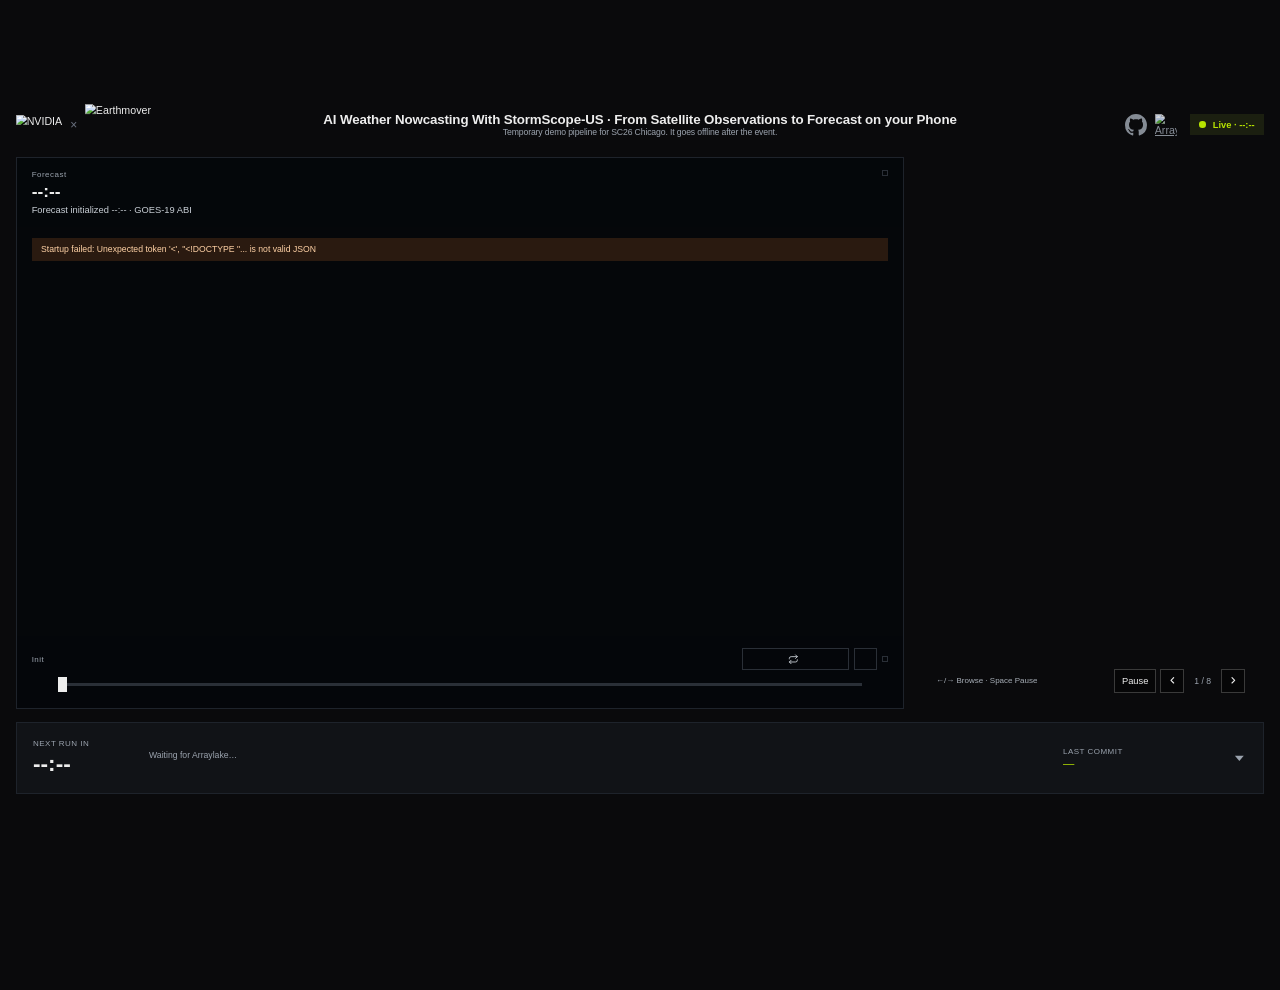
==== commit c400ae76: "presentation: remove the viewer QR code from the bottom strip" ====
--- a/presentation/web/index.html
+++ b/presentation/web/index.html
@@ -24,7 +24,7 @@
       <img src="img/earthmover.svg" alt="Earthmover" class="em-logo">
     </div>
     <div class="headline">AI Weather Nowcasting With StormScope-US · From Satellite Observations to Forecast on your Phone
-      <div class="demo-note">Temporary demo pipeline for <span id="demoEvent">Washington DC</span>. It goes offline after the event.<a id="blogLink" hidden target="_blank" rel="noopener"> Read the blog post</a></div>
+      <div class="demo-note">Temporary demo pipeline for <span id="demoEvent">SC26 Chicago</span>. It goes offline after the event.<a id="blogLink" hidden target="_blank" rel="noopener"> Read the blog post</a></div>
     </div>
     <div class="right">
     <div class="links">
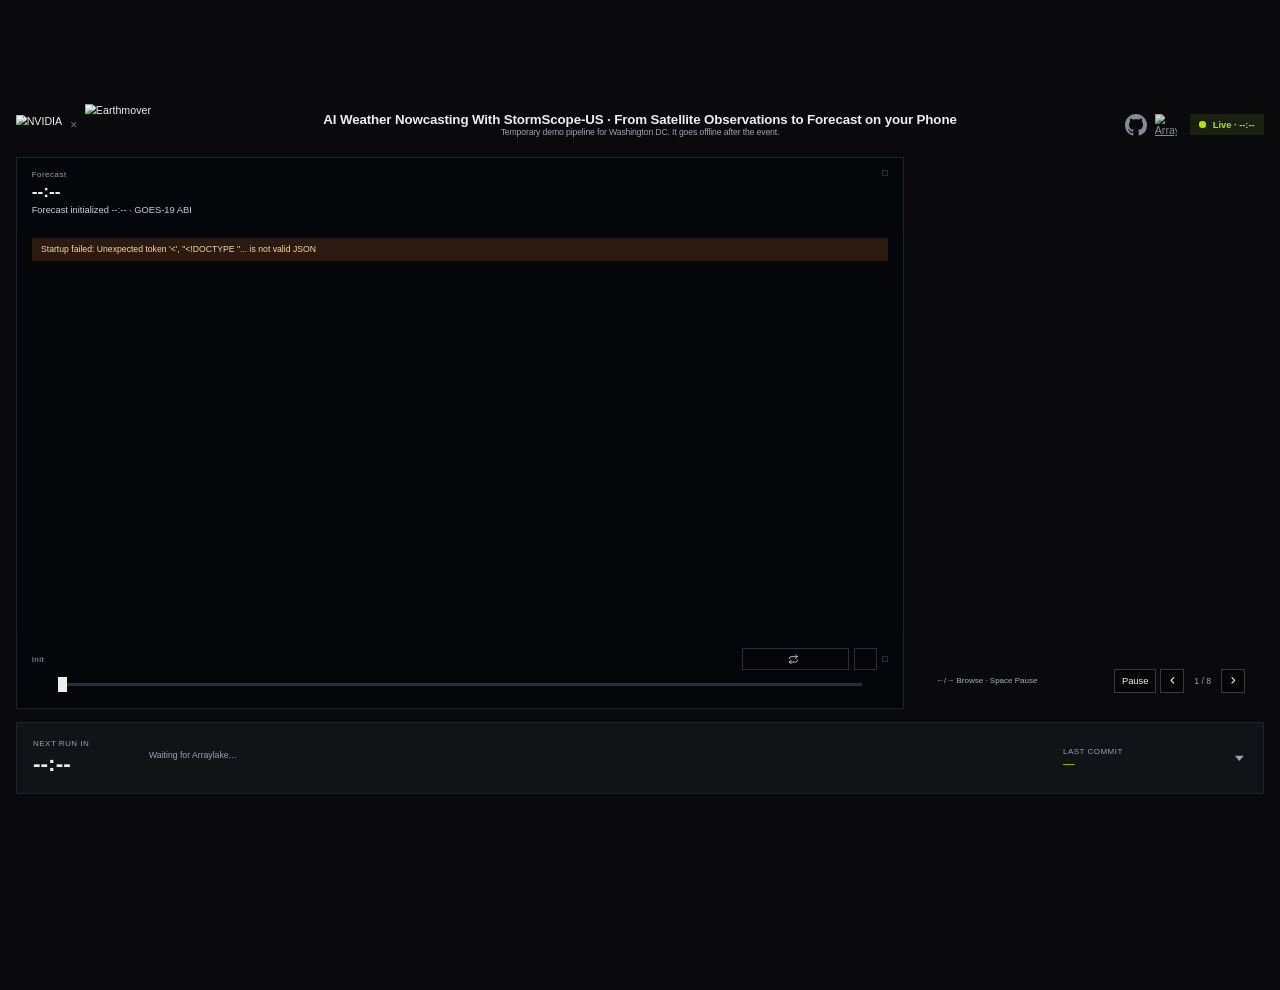
==== commit 416d8ed7: "presentation: say on panel 05 that data and compute share a region" ====
--- a/presentation/web/index.html
+++ b/presentation/web/index.html
@@ -24,7 +24,7 @@
       <img src="img/earthmover.svg" alt="Earthmover" class="em-logo">
     </div>
     <div class="headline">AI Weather Nowcasting With StormScope-US · From Satellite Observations to Forecast on your Phone
-      <div class="demo-note">Temporary demo pipeline for <span id="demoEvent">SC26 Chicago</span>. It goes offline after the event.<a id="blogLink" hidden target="_blank" rel="noopener"> Read the blog post</a></div>
+      <div class="demo-note">Temporary demo pipeline for <span id="demoEvent">Washington DC</span>. It goes offline after the event.<a id="blogLink" hidden target="_blank" rel="noopener"> Read the blog post</a></div>
     </div>
     <div class="right">
     <div class="links">
@@ -168,6 +168,7 @@
       <article class="panel nv" data-panel="dataflow">
         <div class="kicker">05 · DATA FLOW</div>
         <h2>Satellite to screen in &lt;&nbsp;90 s</h2>
+        <p>The GOES-19 archive, GPU compute, and Arraylake storage all reside in AWS us-east-1, keeping data close to compute and avoiding cross-region transfers.</p>
         <ol class="hops">
           <li class="noaa"><div><b>GOES-19</b><span>Scans the contiguous US from orbit</span></div></li>
           <li class="noaa"><div><b>NOAA Open Data on AWS</b><span>Processes and publishes the scan</span></div><span class="regions"><small class="region">us-east-1</small></span><em>~25 s</em></li>
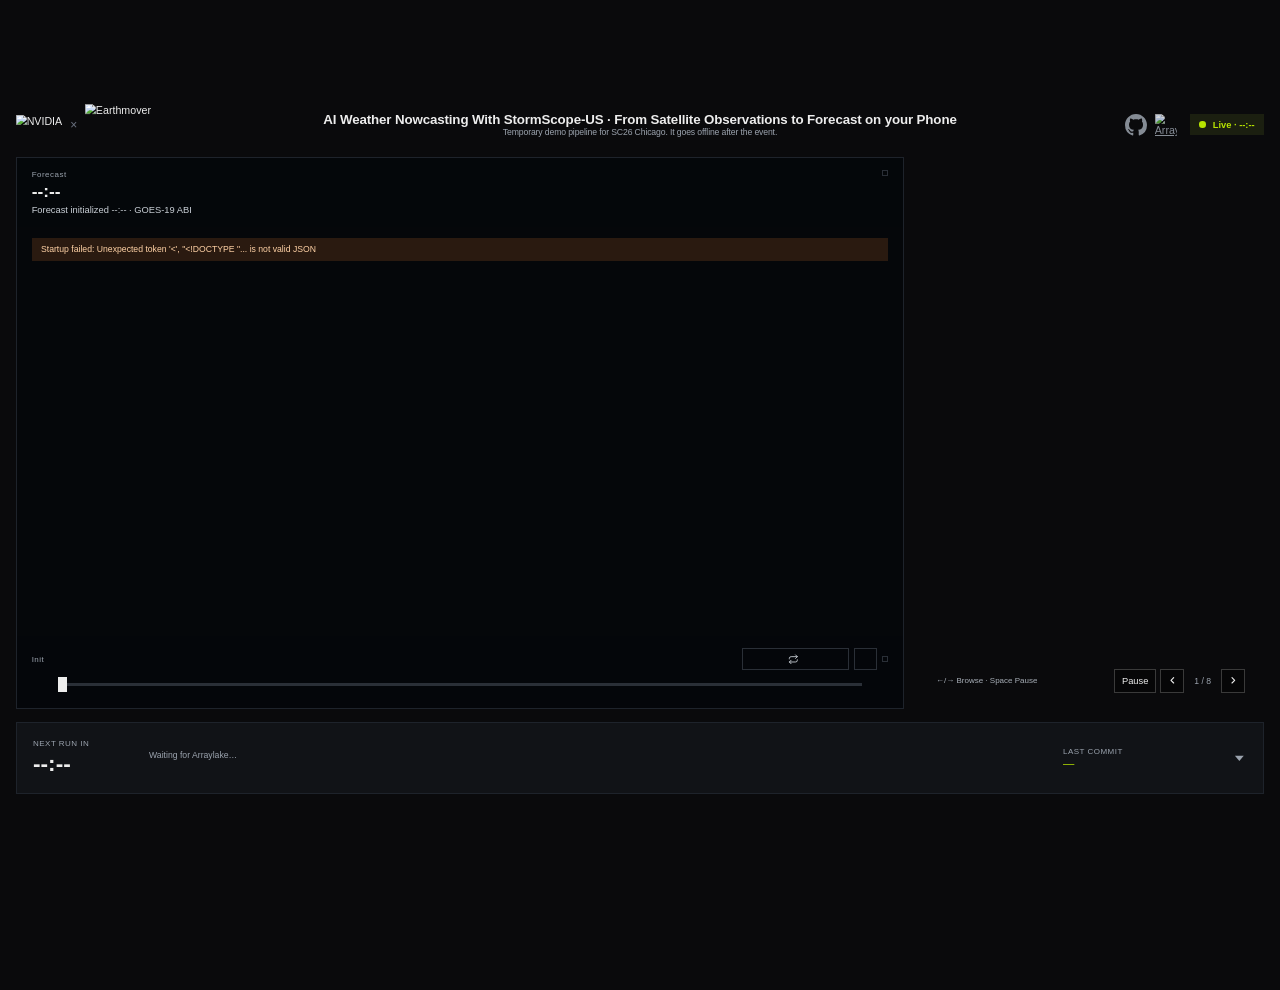
==== commit 2328c7d7: "presentation: say on panel 05 that data and compute share a region" ====
--- a/presentation/web/index.html
+++ b/presentation/web/index.html
@@ -24,7 +24,7 @@
       <img src="img/earthmover.svg" alt="Earthmover" class="em-logo">
     </div>
     <div class="headline">AI Weather Nowcasting With StormScope-US · From Satellite Observations to Forecast on your Phone
-      <div class="demo-note">Temporary demo pipeline for <span id="demoEvent">Washington DC</span>. It goes offline after the event.<a id="blogLink" hidden target="_blank" rel="noopener"> Read the blog post</a></div>
+      <div class="demo-note">Temporary demo pipeline for <span id="demoEvent">SC26 Chicago</span>. It goes offline after the event.<a id="blogLink" hidden target="_blank" rel="noopener"> Read the blog post</a></div>
     </div>
     <div class="right">
     <div class="links">
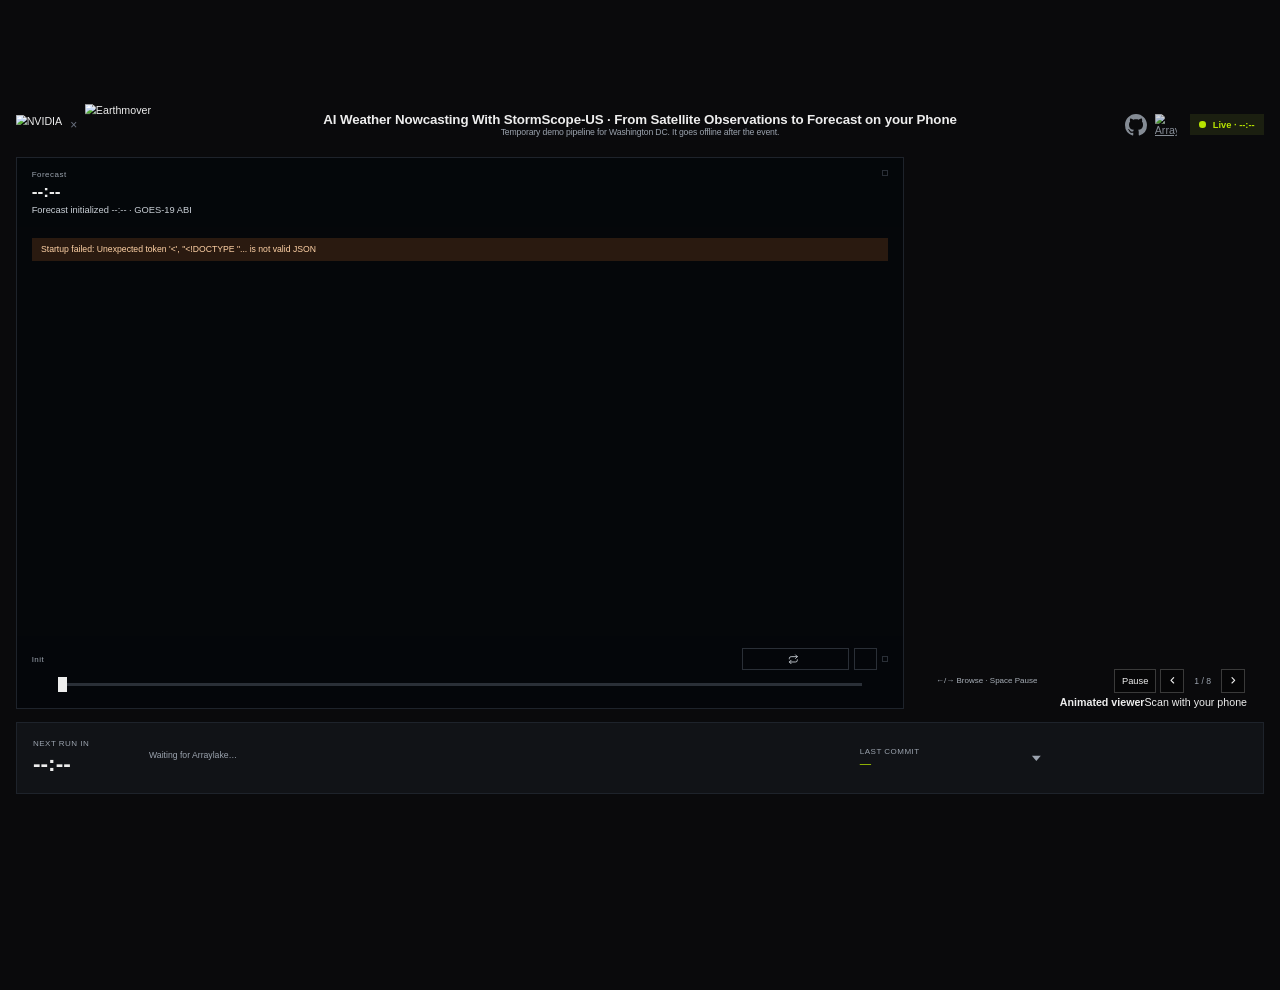
==== commit f42955ac: "Default location: Washington DC `location` in presentation/config.json and the mobile viewer's fallb" ====
--- a/presentation/web/index.html
+++ b/presentation/web/index.html
@@ -24,7 +24,7 @@
       <img src="img/earthmover.svg" alt="Earthmover" class="em-logo">
     </div>
     <div class="headline">AI Weather Nowcasting With StormScope-US · From Satellite Observations to Forecast on your Phone
-      <div class="demo-note">Temporary demo pipeline for <span id="demoEvent">SC26 Chicago</span>. It goes offline after the event.<a id="blogLink" hidden target="_blank" rel="noopener"> Read the blog post</a></div>
+      <div class="demo-note">Temporary demo pipeline for <span id="demoEvent">Washington DC</span>. It goes offline after the event.<a id="blogLink" hidden target="_blank" rel="noopener"> Read the blog post</a></div>
     </div>
     <div class="right">
     <div class="links">
@@ -168,7 +168,6 @@
       <article class="panel nv" data-panel="dataflow">
         <div class="kicker">05 · DATA FLOW</div>
         <h2>Satellite to screen in &lt;&nbsp;90 s</h2>
-        <p>The GOES-19 archive, GPU compute, and Arraylake storage all reside in AWS us-east-1, keeping data close to compute and avoiding cross-region transfers.</p>
         <ol class="hops">
           <li class="noaa"><div><b>GOES-19</b><span>Scans the contiguous US from orbit</span></div></li>
           <li class="noaa"><div><b>NOAA Open Data on AWS</b><span>Processes and publishes the scan</span></div><span class="regions"><small class="region">us-east-1</small></span><em>~25 s</em></li>
@@ -286,6 +285,7 @@
       <svg width="16" height="16" viewBox="0 0 12 12" fill="currentColor" aria-hidden="true">
           <path d="M1 3h10L6 9z"/></svg>
     </button>
+    <div class="corner-qr"><span><b>Animated viewer</b>Scan with your phone</span><div class="qrbox" id="qrViewerCorner"></div></div>
   </footer>
 </div>
 <script type="module" src="app.js"></script>
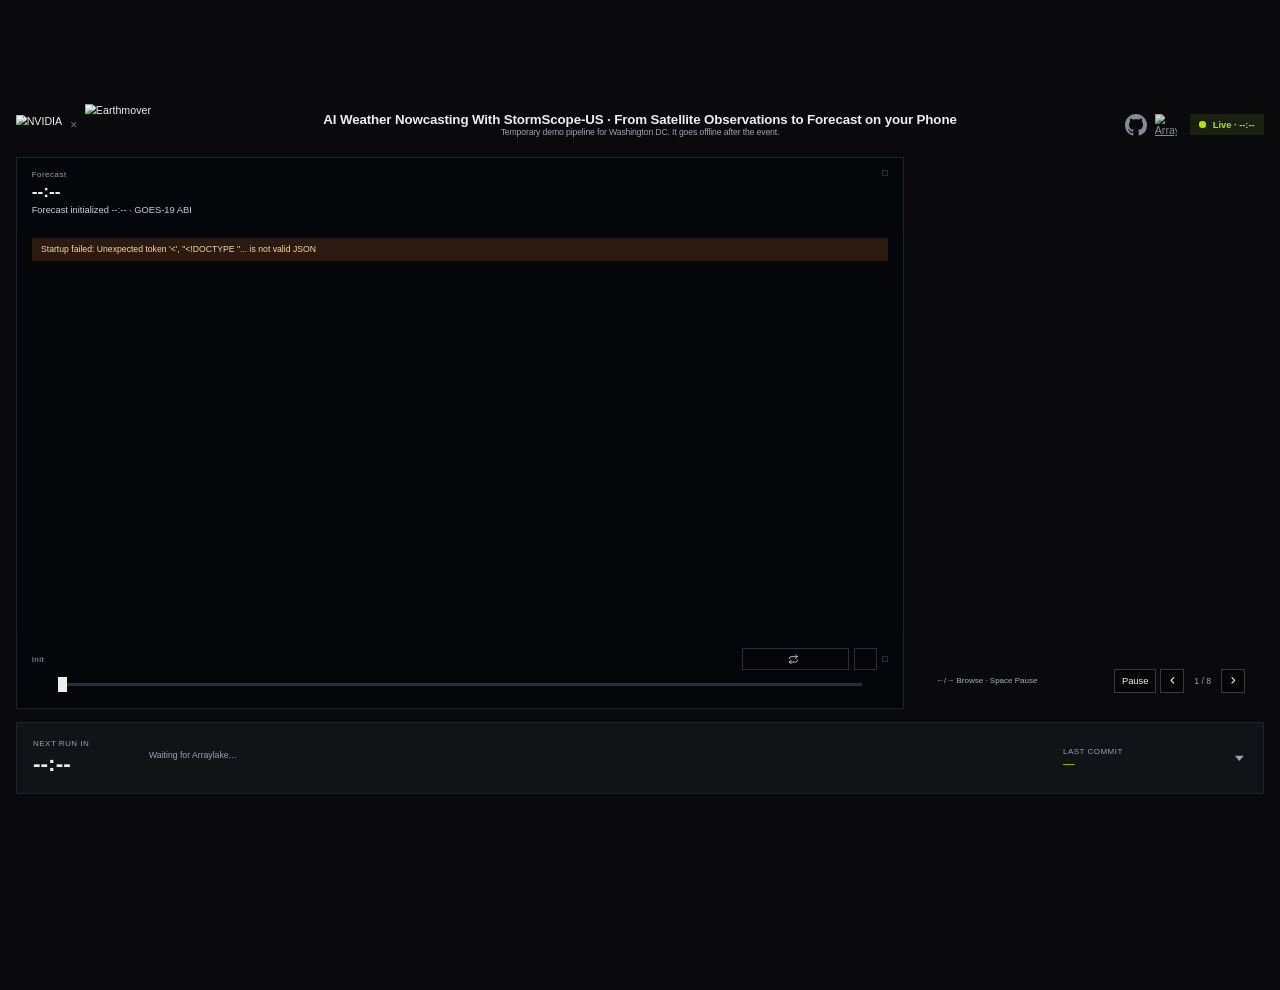
==== commit 277731c6: "Booth page: more city labels, no strip QR, co-location note (#37) Supersedes #34. Mid-size city labe" ====
--- a/presentation/web/index.html
+++ b/presentation/web/index.html
@@ -168,6 +168,7 @@
       <article class="panel nv" data-panel="dataflow">
         <div class="kicker">05 · DATA FLOW</div>
         <h2>Satellite to screen in &lt;&nbsp;90 s</h2>
+        <p>The GOES-19 archive, GPU compute, and Arraylake storage all reside in AWS us-east-1, keeping data close to compute and avoiding cross-region transfers.</p>
         <ol class="hops">
           <li class="noaa"><div><b>GOES-19</b><span>Scans the contiguous US from orbit</span></div></li>
           <li class="noaa"><div><b>NOAA Open Data on AWS</b><span>Processes and publishes the scan</span></div><span class="regions"><small class="region">us-east-1</small></span><em>~25 s</em></li>
@@ -285,7 +286,6 @@
       <svg width="16" height="16" viewBox="0 0 12 12" fill="currentColor" aria-hidden="true">
           <path d="M1 3h10L6 9z"/></svg>
     </button>
-    <div class="corner-qr"><span><b>Animated viewer</b>Scan with your phone</span><div class="qrbox" id="qrViewerCorner"></div></div>
   </footer>
 </div>
 <script type="module" src="app.js"></script>
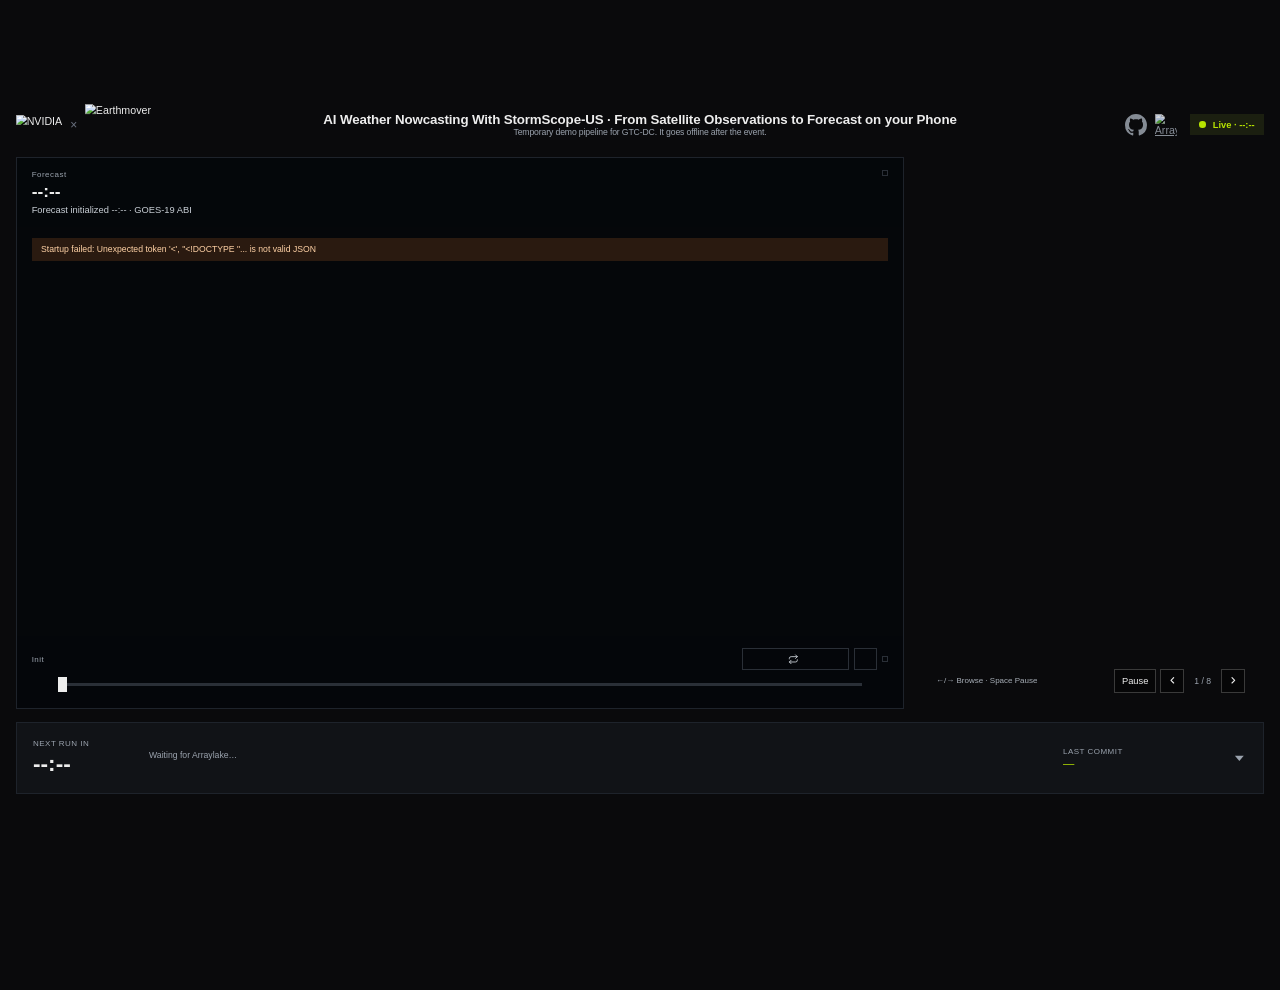
==== commit fb40d9e7: "Demo note: name the event (GTC-DC), not the city Co-Authored-By: Claude Opus 5.5 <noreply@anthropic." ====
--- a/presentation/web/index.html
+++ b/presentation/web/index.html
@@ -24,7 +24,7 @@
       <img src="img/earthmover.svg" alt="Earthmover" class="em-logo">
     </div>
     <div class="headline">AI Weather Nowcasting With StormScope-US · From Satellite Observations to Forecast on your Phone
-      <div class="demo-note">Temporary demo pipeline for <span id="demoEvent">Washington DC</span>. It goes offline after the event.<a id="blogLink" hidden target="_blank" rel="noopener"> Read the blog post</a></div>
+      <div class="demo-note">Temporary demo pipeline for GTC-DC. It goes offline after the event.<a id="blogLink" hidden target="_blank" rel="noopener"> Read the blog post</a></div>
     </div>
     <div class="right">
     <div class="links">
